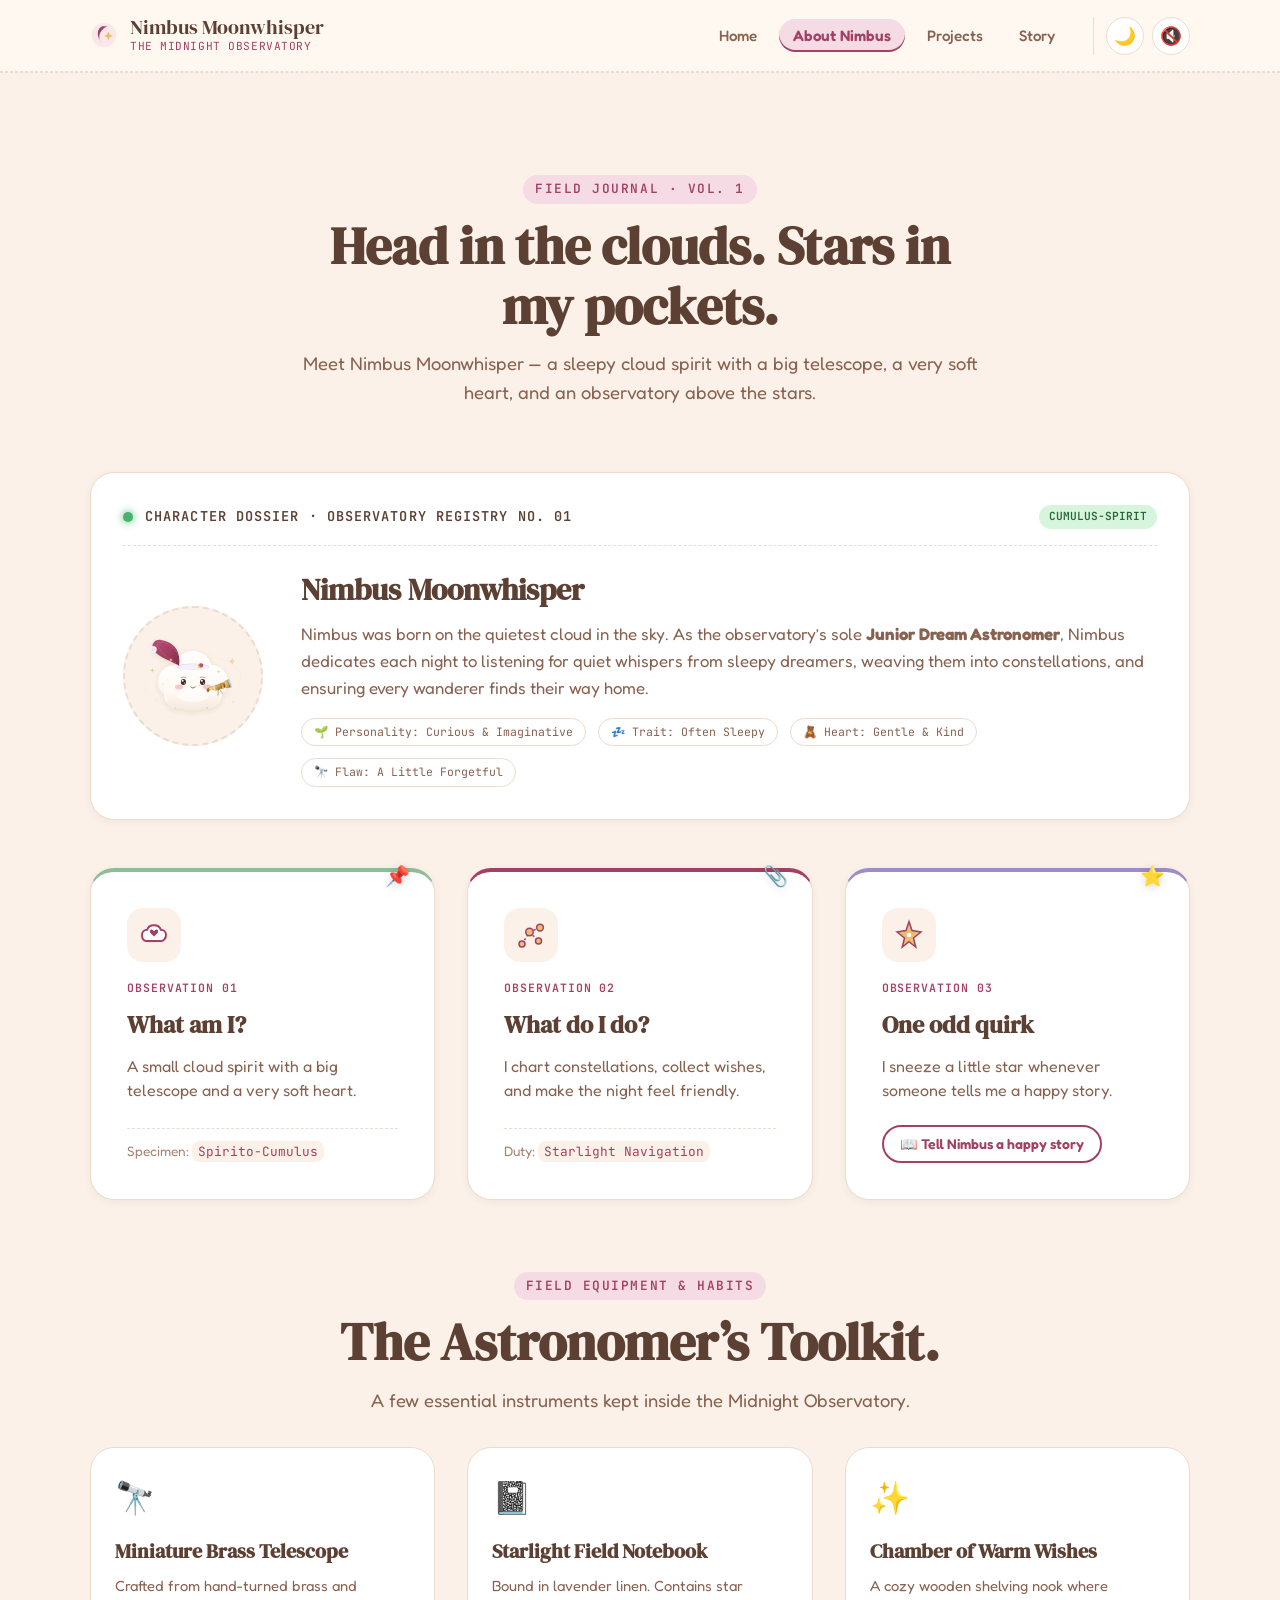
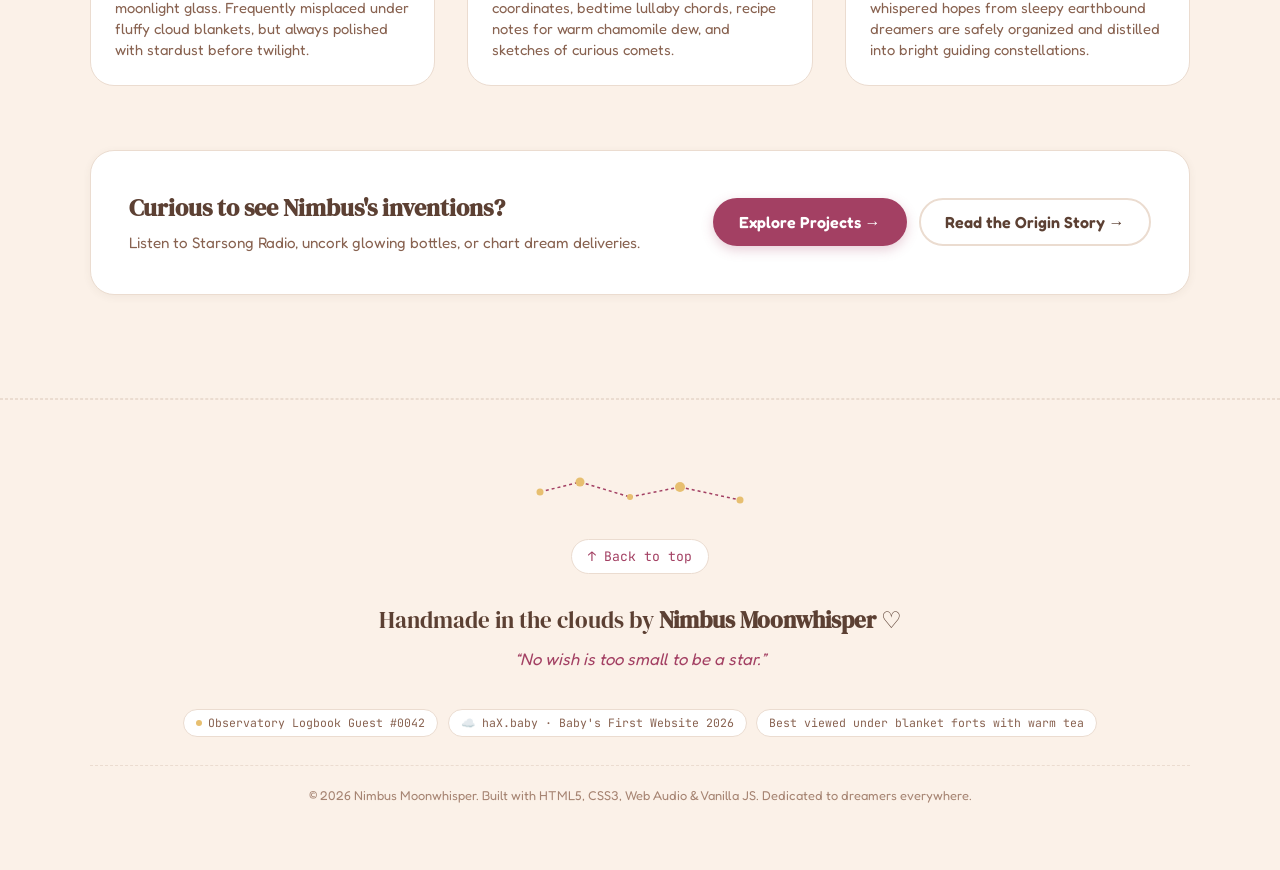
==== about.html @ 039c449a "Implement separate page navigation (Home, About Nimbus, Projects, Story) and permanently fixed navba" ====
<!DOCTYPE html>
<html lang="en">
<head>
  <meta charset="UTF-8">
  <meta name="viewport" content="width=device-width, initial-scale=1.0">
  <title>About Nimbus — The Midnight Observatory</title>
  <meta name="description" content="Discover the biography, personality, and field journal of Nimbus Moonwhisper, Junior Dream Astronomer.">
  <link rel="icon" type="image/svg+xml" href="assets/favicon.svg">

  <!-- Google Fonts: DM Serif Display & Fredoka with system fallbacks -->
  <link rel="preconnect" href="https://fonts.googleapis.com">
  <link rel="preconnect" href="https://fonts.gstatic.com" crossorigin>
  <link href="https://fonts.googleapis.com/css2?family=DM+Serif+Display:ital@0;1&family=Fredoka:wght@300..700&family=JetBrains+Mono:wght@400;600&display=swap" rel="stylesheet">

  <link rel="stylesheet" href="style.css">
</head>
<body data-theme="day">
  <!-- Accessibility Skip Link -->
  <a href="#main-content" class="skip-link">Skip to main content</a>

  <!-- Ambient Starfield for interactive background stars -->
  <div id="ambient-starfield" class="ambient-starfield" aria-hidden="true"></div>

  <!-- Permanently Fixed Header and Navigation -->
  <header class="site-header" id="site-header">
    <div class="header-container">
      <a href="index.html" class="brand-link" aria-label="Nimbus's Observatory - Home">
        <span class="brand-icon" aria-hidden="true">
          <svg viewBox="0 0 32 32" width="28" height="28" fill="none">
            <circle cx="16" cy="16" r="14" fill="var(--color-blush)" opacity="0.6"/>
            <path d="M14 6 C8 8 7 18 13 24 C10 22 9 14 15 9 C17 7 19 6.5 21 6.5 C18 6 16 6 14 6 Z" fill="var(--color-berry)"/>
            <polygon points="21,12 22.5,15.5 26,17 22.5,18.5 21,22 19.5,18.5 16,17 19.5,15.5" fill="var(--color-gold)"/>
          </svg>
        </span>
        <span class="brand-text">
          <span class="brand-name">Nimbus Moonwhisper</span>
          <span class="brand-sub">The Midnight Observatory</span>
        </span>
      </a>

      <!-- Mobile Menu Toggle -->
      <button type="button" class="nav-toggle" id="nav-toggle" aria-expanded="false" aria-controls="site-nav" aria-label="Toggle navigation menu">
        <span class="hamburger-box" aria-hidden="true">
          <span class="hamburger-line"></span>
          <span class="hamburger-line"></span>
          <span class="hamburger-line"></span>
        </span>
      </button>

      <!-- Main Navigation Menu (4 primary options) -->
      <nav class="site-nav" id="site-nav" aria-label="Main Navigation">
        <ul class="nav-list">
          <li><a href="index.html" class="nav-link">Home</a></li>
          <li><a href="about.html" class="nav-link is-active" aria-current="page">About Nimbus</a></li>
          <li><a href="projects.html" class="nav-link">Projects</a></li>
          <li><a href="story.html" class="nav-link">Story</a></li>
        </ul>

        <!-- Action Controls: Compact Theme & Sound Toggle on desktop -->
        <div class="nav-controls">
          <button type="button" class="btn-control btn-control-compact" id="theme-toggle" aria-pressed="false" aria-label="Switch between Day Mode and Dream Mode" title="Toggle Day / Dream Mode">
            <span class="btn-control-icon" id="theme-icon" aria-hidden="true">🌙</span>
            <span class="btn-control-label" id="theme-label">Dream Mode</span>
          </button>

          <button type="button" class="btn-control btn-control-compact" id="sound-toggle" aria-pressed="false" aria-label="Toggle celestial sound effects and music" title="Toggle Sound On / Off">
            <span class="btn-control-icon" id="sound-icon" aria-hidden="true">🔇</span>
            <span class="btn-control-label" id="sound-label">Sound Off</span>
          </button>
        </div>
      </nav>
    </div>
  </header>

  <!-- Live Announcer for screen readers -->
  <div id="live-announcer" class="sr-only" aria-live="polite" aria-atomic="true"></div>

  <!-- Toast Notification Bar for wishes & actions -->
  <aside id="toast-shelf" class="toast-shelf" aria-live="polite" aria-atomic="true"></aside>

  <main id="main-content">
    <!-- ========================================================
         CHARACTER PROFILE & BIOGRAPHY
         ======================================================== -->
    <section class="section profile-section" id="profile" aria-labelledby="profile-title">
      <div class="container">
        <header class="section-header">
          <span class="section-eyebrow">FIELD JOURNAL · VOL. 1</span>
          <h1 class="section-title" id="profile-title">Head in the clouds. Stars in my pockets.</h1>
          <p class="section-desc">Meet Nimbus Moonwhisper — a sleepy cloud spirit with a big telescope, a very soft heart, and an observatory above the stars.</p>
        </header>

        <!-- Character Dossier Card -->
        <div class="status-console-card" style="margin-bottom: 3rem;">
          <div class="console-header">
            <span class="console-led" aria-hidden="true"></span>
            <span class="console-title">CHARACTER DOSSIER · OBSERVATORY REGISTRY NO. 01</span>
            <span class="console-badge">CUMULUS-SPIRIT</span>
          </div>

          <div style="display: grid; grid-template-columns: auto 1fr; gap: clamp(1.5rem, 3vw, 2.5rem); align-items: center; flex-wrap: wrap;">
            <div style="width: 140px; height: 140px; background: var(--bg-elevated); border-radius: 50%; display: flex; align-items: center; justify-content: center; border: 2px dashed var(--border-subtle); flex-shrink: 0; margin: 0 auto;">
              <img src="assets/nimbus-character.svg" alt="Nimbus portrait" style="width: 120px; height: auto;">
            </div>
            <div>
              <h2 style="font-family: var(--font-serif); font-size: 1.85rem; color: var(--text-primary); margin-bottom: 0.5rem;">Nimbus Moonwhisper</h2>
              <p style="font-size: 1.05rem; color: var(--text-secondary); line-height: 1.6; margin-bottom: 1rem;">
                Nimbus was born on the quietest cloud in the sky. As the observatory’s sole <strong>Junior Dream Astronomer</strong>, Nimbus dedicates each night to listening for quiet whispers from sleepy dreamers, weaving them into constellations, and ensuring every wanderer finds their way home.
              </p>
              <div style="display: flex; flex-wrap: wrap; gap: 0.75rem;">
                <span class="earlyweb-badge">🌱 Personality: Curious & Imaginative</span>
                <span class="earlyweb-badge">💤 Trait: Often Sleepy</span>
                <span class="earlyweb-badge">🧸 Heart: Gentle & Kind</span>
                <span class="earlyweb-badge">🔭 Flaw: A Little Forgetful</span>
              </div>
            </div>
          </div>
        </div>

        <!-- Three Journal Field Observation Cards -->
        <div class="profile-cards-grid">
          <!-- Card 1: What am I? -->
          <article class="journal-card card-mint">
            <div class="card-pin" aria-hidden="true">📌</div>
            <div class="card-icon-bubble" aria-hidden="true">
              <svg viewBox="0 0 48 48" width="36" height="36" fill="none">
                <path d="M14 34 C9 34 6 30 6 25 C6 20 10 17 14 17 C15 13 19 10 24 10 C29 10 33 13 34 17 C38 17 42 20 42 25 C42 30 38 34 33 34 Z" fill="var(--color-berry)" opacity="0.15"/>
                <path d="M14 32 C10 32 8 28 8 24 C8 20 11 17 15 17 C16 13 20 11 24 11 C28 11 32 13 33 17 C37 17 40 20 40 24 C40 28 37 32 33 32 Z" stroke="var(--color-berry)" stroke-width="2.5" fill="#ffffff"/>
                <path d="M24 26 C24 26 21 23 19.5 21.5 C18 20 18 18 19.5 17 C21 16 22.5 17 24 19 C25.5 17 27 16 28.5 17 C30 18 30 20 28.5 21.5 Z" fill="var(--color-berry)"/>
              </svg>
            </div>
            <span class="card-tag">OBSERVATION 01</span>
            <h2 class="card-heading">What am I?</h2>
            <p class="card-body">
              A small cloud spirit with a big telescope and a very soft heart.
            </p>
            <div class="card-footnote">
              <span>Specimen:</span> <code>Spirito-Cumulus</code>
            </div>
          </article>

          <!-- Card 2: What do I do? -->
          <article class="journal-card card-blush">
            <div class="card-pin" aria-hidden="true">📎</div>
            <div class="card-icon-bubble" aria-hidden="true">
              <svg viewBox="0 0 48 48" width="36" height="36" fill="none">
                <line x1="12" y1="36" x2="22" y2="20" stroke="var(--color-berry)" stroke-width="2" stroke-dasharray="3,3"/>
                <line x1="22" y1="20" x2="36" y2="14" stroke="var(--color-berry)" stroke-width="2" stroke-dasharray="3,3"/>
                <line x1="22" y1="20" x2="34" y2="32" stroke="var(--color-berry)" stroke-width="2" stroke-dasharray="3,3"/>
                <circle cx="12" cy="36" r="4" fill="var(--color-gold)" stroke="var(--color-berry)" stroke-width="2"/>
                <circle cx="22" cy="20" r="5" fill="var(--color-gold)" stroke="var(--color-berry)" stroke-width="2"/>
                <circle cx="36" cy="14" r="4.5" fill="var(--color-gold)" stroke="var(--color-berry)" stroke-width="2"/>
                <circle cx="34" cy="32" r="4" fill="var(--color-gold)" stroke="var(--color-berry)" stroke-width="2"/>
              </svg>
            </div>
            <span class="card-tag">OBSERVATION 02</span>
            <h2 class="card-heading">What do I do?</h2>
            <p class="card-body">
              I chart constellations, collect wishes, and make the night feel friendly.
            </p>
            <div class="card-footnote">
              <span>Duty:</span> <code>Starlight Navigation</code>
            </div>
          </article>

          <!-- Card 3: One odd quirk? -->
          <article class="journal-card card-lavender">
            <div class="card-pin" aria-hidden="true">⭐</div>
            <div class="card-icon-bubble" aria-hidden="true">
              <svg viewBox="0 0 48 48" width="36" height="36" fill="none">
                <polygon points="24,6 28,18 40,20 30,28 33,40 24,33 15,40 18,28 8,20 20,18" fill="var(--color-gold)" stroke="var(--color-berry)" stroke-width="2"/>
                <circle cx="24" cy="24" r="3" fill="#ffffff"/>
              </svg>
            </div>
            <span class="card-tag">OBSERVATION 03</span>
            <h2 class="card-heading">One odd quirk</h2>
            <p class="card-body">
              I sneeze a little star whenever someone tells me a happy story.
            </p>
            <div class="card-action-slot">
              <button type="button" class="btn btn-sm btn-outline" id="btn-tell-story">
                <span>📖 Tell Nimbus a happy story</span>
              </button>
            </div>
          </article>
        </div>

        <!-- Section: The Astronomer's Toolkit -->
        <div style="margin-top: 4.5rem;">
          <header class="section-header" style="margin-bottom: 2rem;">
            <span class="section-eyebrow">FIELD EQUIPMENT & HABITS</span>
            <h2 class="section-title">The Astronomer’s Toolkit.</h2>
            <p class="section-desc">A few essential instruments kept inside the Midnight Observatory.</p>
          </header>

          <div class="equipment-grid">
            <div class="equipment-card">
              <span class="equipment-icon" aria-hidden="true">🔭</span>
              <h3 class="equipment-title">Miniature Brass Telescope</h3>
              <p class="equipment-desc">
                Crafted from hand-turned brass and moonlight glass. Frequently misplaced under fluffy cloud blankets, but always polished with stardust before twilight.
              </p>
            </div>

            <div class="equipment-card">
              <span class="equipment-icon" aria-hidden="true">📓</span>
              <h3 class="equipment-title">Starlight Field Notebook</h3>
              <p class="equipment-desc">
                Bound in lavender linen. Contains star coordinates, bedtime lullaby chords, recipe notes for warm chamomile dew, and sketches of curious comets.
              </p>
            </div>

            <div class="equipment-card">
              <span class="equipment-icon" aria-hidden="true">✨</span>
              <h3 class="equipment-title">Chamber of Warm Wishes</h3>
              <p class="equipment-desc">
                A cozy wooden shelving nook where whispered hopes from sleepy earthbound dreamers are safely organized and distilled into bright guiding constellations.
              </p>
            </div>
          </div>
        </div>

        <!-- Next Steps Banner -->
        <div class="page-nav-banner">
          <div class="page-nav-text">
            <h3>Curious to see Nimbus's inventions?</h3>
            <p>Listen to Starsong Radio, uncork glowing bottles, or chart dream deliveries.</p>
          </div>
          <div class="page-nav-actions">
            <a href="projects.html" class="btn btn-primary">
              <span>Explore Projects →</span>
            </a>
            <a href="story.html" class="btn btn-secondary">
              <span>Read the Origin Story →</span>
            </a>
          </div>
        </div>
      </div>
    </section>
  </main>

  <!-- ========================================================
       EASTER EGG MODAL DIALOG
       ======================================================== -->
  <div class="easter-modal" id="easter-modal" role="dialog" aria-modal="true" aria-labelledby="easter-title" hidden>
    <div class="easter-backdrop" id="easter-backdrop"></div>
    <div class="easter-card">
      <button type="button" class="easter-close-btn" id="easter-close-btn" aria-label="Close secret message">✕</button>
      <div class="easter-icon" aria-hidden="true">🌟</div>
      <span class="easter-eyebrow">NIMBUS'S SECRET COMPASS</span>
      <h2 class="easter-title" id="easter-title">You found a hidden star!</h2>
      <p class="easter-quote">
        “Even your smallest wish matters. Keep looking up. ♡”
      </p>
      <p class="easter-sub">
        Nimbus sneezed five glittering stars in joy just for you.
      </p>
      <button type="button" class="btn btn-primary" id="easter-dismiss-btn">
        <span>Thank you, Nimbus!</span>
      </button>
    </div>
  </div>

  <!-- ========================================================
       CELESTIAL FOOTER
       ======================================================== -->
  <footer class="site-footer">
    <div class="container footer-container">
      <div class="footer-top">
        <div class="footer-constellation" aria-hidden="true">
          <svg viewBox="0 0 240 40" width="240" height="40" fill="none">
            <line x1="20" y1="20" x2="60" y2="10" stroke="var(--color-berry)" stroke-width="1.5" stroke-dasharray="3,3"/>
            <line x1="60" y1="10" x2="110" y2="25" stroke="var(--color-berry)" stroke-width="1.5" stroke-dasharray="3,3"/>
            <line x1="110" y1="25" x2="160" y2="15" stroke="var(--color-berry)" stroke-width="1.5" stroke-dasharray="3,3"/>
            <line x1="160" y1="15" x2="220" y2="28" stroke="var(--color-berry)" stroke-width="1.5" stroke-dasharray="3,3"/>
            <circle cx="20" cy="20" r="3.5" fill="var(--color-gold)"/>
            <circle cx="60" cy="10" r="4.5" fill="var(--color-gold)"/>
            <circle cx="110" cy="25" r="3" fill="var(--color-gold)"/>
            <circle cx="160" cy="15" r="5" fill="var(--color-gold)"/>
            <circle cx="220" cy="28" r="3.5" fill="var(--color-gold)"/>
          </svg>
        </div>

        <a href="#main-content" class="btn-back-to-top" id="btn-back-to-top" aria-label="Return to top of page">
          <span>↑ Back to top</span>
        </a>
      </div>

      <div class="footer-main">
        <p class="footer-signoff">
          Handmade in the clouds by <strong>Nimbus Moonwhisper</strong> ♡
        </p>
        <p class="footer-tagline">
          “No wish is too small to be a star.”
        </p>
      </div>

      <div class="footer-badges">
        <span class="earlyweb-badge">
          <span class="badge-dot"></span>
          <span>Observatory Logbook Guest #0042</span>
        </span>
        <span class="earlyweb-badge">
          <span>☁️ haX.baby · Baby's First Website 2026</span>
        </span>
        <span class="earlyweb-badge">
          <span>Best viewed under blanket forts with warm tea</span>
        </span>
      </div>

      <div class="footer-legal">
        <p>© 2026 Nimbus Moonwhisper. Built with HTML5, CSS3, Web Audio & Vanilla JS. Dedicated to dreamers everywhere.</p>
      </div>
    </div>
  </footer>

  <!-- Main JavaScript File -->
  <script src="script.js"></script>
</body>
</html>
---- style.css ----
/* ==========================================================================
   NIMBUS MOONWHISPER — THE MIDNIGHT OBSERVATORY
   Design System & Master Stylesheet
   ========================================================================== */

/* --------------------------------------------------------------------------
   1. CSS Custom Properties / Design Tokens
   -------------------------------------------------------------------------- */
:root {
  /* Day Mode (Default) Palette */
  --bg-primary: #fff8f1;
  --bg-surface: #ffffff;
  --bg-elevated: #fbf1e8;
  --bg-card: #ffffff;
  --bg-header: rgba(255, 248, 241, 0.92);

  --text-primary: #5c4033;
  --text-secondary: #886250;
  --text-muted: #a68472;

  --color-berry: #a34063;
  --color-berry-hover: #832e4c;
  --color-berry-light: #f5dce4;

  --color-gold: #e7bf70;
  --color-gold-hover: #d4a750;
  --color-gold-light: #fff3d6;

  --color-blush: #f5dce4;
  --color-mint: #d8e5d5;
  --color-mint-dark: #3f684a;
  --color-lavender: #e7e5f4;
  --color-lavender-dark: #584c75;

  --border-subtle: #ebdcd0;
  --border-accent: #d5bcae;

  --shadow-sm: 0 2px 8px rgba(92, 64, 51, 0.06);
  --shadow-md: 0 6px 20px rgba(92, 64, 51, 0.08);
  --shadow-lg: 0 12px 32px rgba(92, 64, 51, 0.12);

  --font-serif: 'DM Serif Display', Georgia, 'Times New Roman', serif;
  --font-body: 'Fredoka', 'Nunito', -apple-system, BlinkMacSystemFont, 'Segoe UI', Roboto, sans-serif;
  --font-mono: 'JetBrains Mono', 'Courier New', monospace;

  --radius-sm: 8px;
  --radius-md: 16px;
  --radius-lg: 24px;
  --radius-pill: 9999px;

  --transition-fast: 0.18s ease;
  --transition-med: 0.3s cubic-bezier(0.2, 0.8, 0.2, 1);
  --transition-slow: 0.6s cubic-bezier(0.16, 1, 0.3, 1);

  --header-height: 72px;
}

/* Dream Mode (Night Theme) */
body[data-theme="dream"] {
  --bg-primary: #201c34;
  --bg-surface: #2b2544;
  --bg-elevated: #362f54;
  --bg-card: #2e2749;
  --bg-header: rgba(32, 28, 52, 0.92);

  --text-primary: #f9eaf0;
  --text-secondary: #d6c5dc;
  --text-muted: #a694b2;

  --color-berry: #f4c7dc;
  --color-berry-hover: #ffd9eb;
  --color-berry-light: #44304e;

  --color-gold: #f2cf85;
  --color-gold-hover: #ffe4a0;
  --color-gold-light: #42382e;

  --color-blush: #44304e;
  --color-mint: #253d33;
  --color-mint-dark: #a9e0be;
  --color-lavender: #3b3252;
  --color-lavender-dark: #d5c8fa;

  --border-subtle: #4a3d6a;
  --border-accent: #65548c;

  --shadow-sm: 0 2px 8px rgba(0, 0, 0, 0.3);
  --shadow-md: 0 6px 24px rgba(0, 0, 0, 0.4);
  --shadow-lg: 0 14px 38px rgba(0, 0, 0, 0.55);
}

/* --------------------------------------------------------------------------
   2. Reset & Base Typography
   -------------------------------------------------------------------------- */
*, *::before, *::after {
  box-sizing: border-box;
  margin: 0;
  padding: 0;
}

html {
  font-size: 16px;
  scroll-behavior: smooth;
  scroll-padding-top: calc(var(--header-height) + 16px);
}

body {
  font-family: var(--font-body);
  font-weight: 400;
  line-height: 1.6;
  color: var(--text-primary);
  background-color: var(--bg-primary);
  transition: background-color var(--transition-med), color var(--transition-med);
  min-height: 100vh;
  position: relative;
  overflow-x: hidden;
  -webkit-font-smoothing: antialiased;
  padding-top: var(--header-height);
}

/* Accessible Skip Link */
.skip-link {
  position: absolute;
  top: -60px;
  left: 16px;
  background: var(--color-berry);
  color: #ffffff;
  padding: 10px 18px;
  border-radius: var(--radius-sm);
  font-weight: 600;
  z-index: 10000;
  text-decoration: none;
  transition: top var(--transition-fast);
}

.skip-link:focus {
  top: 16px;
  outline: 3px solid var(--color-gold);
}

/* Screen reader only utility */
.sr-only {
  position: absolute;
  width: 1px;
  height: 1px;
  padding: 0;
  margin: -1px;
  overflow: hidden;
  clip: rect(0, 0, 0, 0);
  white-space: nowrap;
  border: 0;
}

/* Global focus styling for keyboard navigation */
:focus-visible {
  outline: 3px solid var(--color-berry);
  outline-offset: 3px;
}

body[data-theme="dream"] :focus-visible {
  outline-color: var(--color-gold);
}

/* --------------------------------------------------------------------------
   3. Layout & Container
   -------------------------------------------------------------------------- */
.container {
  width: 100%;
  max-width: 1180px;
  margin-left: auto;
  margin-right: auto;
  padding-left: clamp(1rem, 4vw, 2.5rem);
  padding-right: clamp(1rem, 4vw, 2.5rem);
}

.section {
  padding-top: clamp(4rem, 8vw, 7rem);
  padding-bottom: clamp(4rem, 8vw, 7rem);
  position: relative;
}

.section-header {
  text-align: center;
  max-width: 680px;
  margin: 0 auto clamp(2.5rem, 5vw, 4rem) auto;
}

.section-eyebrow {
  display: inline-block;
  font-family: var(--font-mono);
  font-size: 0.8rem;
  letter-spacing: 0.12em;
  text-transform: uppercase;
  color: var(--color-berry);
  background: var(--color-blush);
  padding: 4px 12px;
  border-radius: var(--radius-pill);
  margin-bottom: 0.75rem;
  font-weight: 600;
}

body[data-theme="dream"] .section-eyebrow {
  background: var(--bg-elevated);
  color: var(--color-berry);
}

.section-title {
  font-family: var(--font-serif);
  font-size: clamp(2rem, 4.5vw, 3.25rem);
  line-height: 1.15;
  color: var(--text-primary);
  margin-bottom: 0.85rem;
}

.section-desc {
  font-size: clamp(1rem, 2vw, 1.15rem);
  color: var(--text-secondary);
  font-weight: 400;
}

.highlight-berry {
  color: var(--color-berry);
}

/* --------------------------------------------------------------------------
   4. Ambient Starfield & Particles
   -------------------------------------------------------------------------- */
.ambient-starfield {
  position: fixed;
  top: 0;
  left: 0;
  width: 100%;
  height: 100%;
  pointer-events: none;
  z-index: 0;
  overflow: hidden;
}

.ambient-star {
  position: absolute;
  width: 4px;
  height: 4px;
  background-color: var(--color-gold);
  border-radius: 50%;
  opacity: 0.35;
  animation: starTwinkle 4s infinite ease-in-out;
}

@keyframes starTwinkle {
  0%, 100% {
    opacity: 0.2;
    transform: scale(0.8);
  }
  50% {
    opacity: 0.85;
    transform: scale(1.3);
  }
}

/* Sparkle Cursor Particle */
.cursor-sparkle {
  position: fixed;
  pointer-events: none;
  z-index: 99999;
  font-size: 14px;
  line-height: 1;
  color: var(--color-gold);
  transform: translate(-50%, -50%);
  animation: cursorFade 0.6s forwards ease-out;
  user-select: none;
}

@keyframes cursorFade {
  0% {
    opacity: 1;
    transform: translate(-50%, -50%) scale(1) rotate(0deg);
  }
  100% {
    opacity: 0;
    transform: translate(-50%, -80%) scale(0.2) rotate(45deg);
  }
}

/* --------------------------------------------------------------------------
   5. Permanently Fixed Header & Navigation
   -------------------------------------------------------------------------- */
.site-header {
  position: fixed;
  top: 0;
  left: 0;
  right: 0;
  width: 100%;
  height: var(--header-height);
  background-color: var(--bg-header);
  backdrop-filter: blur(12px);
  -webkit-backdrop-filter: blur(12px);
  border-bottom: 1.5px dashed var(--border-subtle);
  z-index: 1000;
  transition: background-color var(--transition-med), border-color var(--transition-med);
}

.header-container {
  max-width: 1180px;
  height: 100%;
  margin: 0 auto;
  padding: 0 clamp(1rem, 4vw, 2.5rem);
  display: flex;
  align-items: center;
  justify-content: space-between;
  gap: 1.5rem;
}

.brand-link {
  display: flex;
  align-items: center;
  gap: 0.75rem;
  text-decoration: none;
  color: var(--text-primary);
  flex-shrink: 0;
}

.brand-icon {
  display: flex;
  align-items: center;
  justify-content: center;
  transition: transform var(--transition-med);
}

.brand-link:hover .brand-icon {
  transform: rotate(15deg) scale(1.08);
}

.brand-text {
  display: flex;
  flex-direction: column;
}

.brand-name {
  font-family: var(--font-serif);
  font-size: 1.25rem;
  line-height: 1.1;
  color: var(--text-primary);
}

.brand-sub {
  font-family: var(--font-mono);
  font-size: 0.7rem;
  color: var(--color-berry);
  letter-spacing: 0.05em;
  text-transform: uppercase;
}

/* Nav Menu */
.site-nav {
  display: flex;
  align-items: center;
  gap: 1.5rem;
}

.nav-list {
  display: flex;
  align-items: center;
  gap: 0.5rem;
  list-style: none;
}

.nav-link {
  font-size: 0.95rem;
  font-weight: 500;
  color: var(--text-secondary);
  text-decoration: none;
  padding: 7px 14px;
  border-radius: var(--radius-pill);
  transition: color var(--transition-fast), background-color var(--transition-fast), box-shadow var(--transition-fast);
}

.nav-link:hover {
  color: var(--color-berry);
  background-color: var(--color-blush);
}

body[data-theme="dream"] .nav-link:hover {
  background-color: var(--bg-elevated);
}

/* Highlight currently active page */
.nav-link.is-active {
  color: var(--color-berry);
  background-color: var(--color-blush);
  font-weight: 600;
  box-shadow: inset 0 -2px 0 var(--color-berry);
}

body[data-theme="dream"] .nav-link.is-active {
  background-color: var(--bg-elevated);
  color: var(--color-berry);
  box-shadow: inset 0 -2px 0 var(--color-berry);
}

/* Nav Controls (Theme & Sound) */
.nav-controls {
  display: flex;
  align-items: center;
  gap: 0.5rem;
  padding-left: 0.75rem;
  border-left: 1.5px solid var(--border-subtle);
}

.btn-control {
  display: inline-flex;
  align-items: center;
  justify-content: center;
  gap: 0.4rem;
  height: 38px;
  min-width: 38px;
  padding: 0 12px;
  border: 1.5px solid var(--border-subtle);
  border-radius: var(--radius-pill);
  background-color: var(--bg-surface);
  color: var(--text-primary);
  font-family: var(--font-body);
  font-size: 0.85rem;
  font-weight: 500;
  cursor: pointer;
  transition: all var(--transition-fast);
}

.btn-control:hover {
  border-color: var(--color-berry);
  background-color: var(--color-blush);
  transform: translateY(-1px);
}

body[data-theme="dream"] .btn-control:hover {
  background-color: var(--bg-elevated);
}

.btn-control[aria-pressed="true"] {
  border-color: var(--color-berry);
  background-color: var(--color-berry);
  color: #ffffff;
}

body[data-theme="dream"] .btn-control[aria-pressed="true"] {
  background-color: var(--color-berry);
  color: #201c34;
}

/* Compact Icon Buttons on Desktop */
.btn-control-compact {
  width: 38px;
  height: 38px;
  padding: 0;
  font-size: 1.1rem;
}

.btn-control-compact .btn-control-label {
  display: none;
}

/* Mobile Hamburger button */
.nav-toggle {
  display: none;
  background: transparent;
  border: 1.5px solid var(--border-subtle);
  border-radius: var(--radius-sm);
  padding: 8px 10px;
  cursor: pointer;
}

.hamburger-box {
  display: flex;
  flex-direction: column;
  gap: 4px;
  width: 20px;
}

.hamburger-line {
  display: block;
  height: 2px;
  width: 100%;
  background-color: var(--text-primary);
  border-radius: 2px;
  transition: transform var(--transition-fast), opacity var(--transition-fast);
}

/* --------------------------------------------------------------------------
   6. Buttons & Shared Components
   -------------------------------------------------------------------------- */
.btn {
  display: inline-flex;
  align-items: center;
  justify-content: center;
  gap: 0.5rem;
  min-height: 48px;
  padding: 0 1.5rem;
  font-family: var(--font-body);
  font-size: 1rem;
  font-weight: 600;
  text-decoration: none;
  border-radius: var(--radius-pill);
  cursor: pointer;
  transition: all var(--transition-fast);
  border: 2px solid transparent;
  user-select: none;
}

.btn-primary {
  background-color: var(--color-berry);
  color: #ffffff;
  box-shadow: 0 4px 12px rgba(163, 64, 99, 0.25);
}

body[data-theme="dream"] .btn-primary {
  background-color: var(--color-berry);
  color: #201c34;
  box-shadow: 0 4px 14px rgba(244, 199, 220, 0.2);
}

.btn-primary:hover {
  background-color: var(--color-berry-hover);
  transform: translateY(-2px);
  box-shadow: 0 6px 18px rgba(163, 64, 99, 0.35);
}

.btn-secondary {
  background-color: var(--bg-surface);
  color: var(--text-primary);
  border-color: var(--border-subtle);
}

.btn-secondary:hover {
  border-color: var(--color-berry);
  background-color: var(--color-blush);
  transform: translateY(-2px);
}

body[data-theme="dream"] .btn-secondary:hover {
  background-color: var(--bg-elevated);
}

.btn-outline {
  background: transparent;
  border-color: var(--color-berry);
  color: var(--color-berry);
}

.btn-outline:hover {
  background: var(--color-berry);
  color: #ffffff;
}

body[data-theme="dream"] .btn-outline:hover {
  color: #201c34;
}

.btn-sm {
  min-height: 38px;
  padding: 0 1rem;
  font-size: 0.88rem;
}

.btn-full {
  width: 100%;
}

/* --------------------------------------------------------------------------
   7. Hero Section: Meet Nimbus
   -------------------------------------------------------------------------- */
.hero-section {
  padding-top: clamp(3rem, 6vw, 5.5rem);
  padding-bottom: clamp(3.5rem, 7vw, 6.5rem);
  position: relative;
  overflow: hidden;
}

.hero-container {
  display: grid;
  grid-template-columns: 1fr 1fr;
  align-items: center;
  gap: clamp(2rem, 5vw, 4.5rem);
}

.hero-content {
  display: flex;
  flex-direction: column;
  gap: 1.25rem;
}

.hero-badge {
  display: inline-flex;
  align-items: center;
  gap: 0.5rem;
  background-color: var(--bg-surface);
  border: 1.5px solid var(--border-subtle);
  padding: 6px 14px;
  border-radius: var(--radius-pill);
  font-family: var(--font-mono);
  font-size: 0.75rem;
  color: var(--text-secondary);
  width: fit-content;
  box-shadow: var(--shadow-sm);
}

.badge-icon {
  color: var(--color-gold);
}

.badge-coords {
  color: var(--color-berry);
  padding-left: 0.4rem;
  border-left: 1px solid var(--border-subtle);
}

.hero-title {
  font-family: var(--font-serif);
  font-size: clamp(2.5rem, 5vw, 4.25rem);
  line-height: 1.1;
  color: var(--text-primary);
}

.hero-intro {
  font-size: clamp(1.05rem, 1.8vw, 1.25rem);
  color: var(--text-secondary);
  line-height: 1.6;
}

.hero-actions {
  display: flex;
  flex-wrap: wrap;
  gap: 1rem;
  margin-top: 0.5rem;
}

.hero-meta {
  display: flex;
  flex-wrap: wrap;
  gap: 1.25rem;
  margin-top: 1rem;
  padding-top: 1.25rem;
  border-top: 1.5px dashed var(--border-subtle);
}

.meta-item {
  display: inline-flex;
  align-items: center;
  gap: 0.4rem;
  font-size: 0.88rem;
  color: var(--text-muted);
  font-weight: 500;
}

/* Hero Stage / Character Area */
.hero-stage {
  position: relative;
  display: flex;
  align-items: center;
  justify-content: center;
  min-height: 420px;
}

.stage-orbital-ring {
  position: absolute;
  border-radius: 50%;
  border: 1.5px dashed var(--color-gold);
  opacity: 0.35;
  pointer-events: none;
}

.ring-outer {
  width: 440px;
  height: 440px;
  transform: rotate(-12deg);
}

.ring-inner {
  width: 320px;
  height: 320px;
  transform: rotate(20deg);
}

/* Floating Character Wrapper */
.character-wrapper {
  position: relative;
  width: 100%;
  max-width: 380px;
  animation: floatGentle 5s ease-in-out infinite;
  z-index: 5;
  transition: transform 0.2s cubic-bezier(0.2, 0.8, 0.2, 1);
  will-change: transform;
}

.character-img {
  width: 100%;
  height: auto;
  display: block;
  filter: drop-shadow(0 14px 28px rgba(92, 64, 51, 0.12));
}

body[data-theme="dream"] .character-img {
  filter: drop-shadow(0 14px 34px rgba(0, 0, 0, 0.5));
}

.character-shadow {
  position: absolute;
  bottom: -15px;
  left: 20%;
  width: 60%;
  height: 20px;
  background: radial-gradient(ellipse at center, rgba(92, 64, 51, 0.2) 0%, rgba(92, 64, 51, 0) 70%);
  border-radius: 50%;
  animation: shadowPulse 5s ease-in-out infinite;
  pointer-events: none;
}

body[data-theme="dream"] .character-shadow {
  background: radial-gradient(ellipse at center, rgba(0, 0, 0, 0.5) 0%, rgba(0, 0, 0, 0) 70%);
}

@keyframes floatGentle {
  0%, 100% {
    transform: translateY(0px) rotate(0deg);
  }
  50% {
    transform: translateY(-14px) rotate(1.2deg);
  }
}

@keyframes shadowPulse {
  0%, 100% {
    transform: scale(1);
    opacity: 0.6;
  }
  50% {
    transform: scale(0.85);
    opacity: 0.3;
  }
}

/* Floating Badges on Stage */
.stage-chip {
  position: absolute;
  display: inline-flex;
  align-items: center;
  gap: 0.4rem;
  background: var(--bg-surface);
  border: 1.5px solid var(--border-subtle);
  padding: 6px 14px;
  border-radius: var(--radius-pill);
  font-family: var(--font-mono);
  font-size: 0.75rem;
  color: var(--text-primary);
  box-shadow: var(--shadow-sm);
  z-index: 6;
  pointer-events: none;
}

.chip-left {
  top: 15%;
  left: -20px;
  animation: floatGentle 6s ease-in-out infinite 1s;
}

.chip-right {
  bottom: 12%;
  right: -10px;
  animation: floatGentle 5.5s ease-in-out infinite 2s;
}

.chip-dot {
  width: 8px;
  height: 8px;
  background-color: var(--color-mint-dark);
  border-radius: 50%;
}

/* Hidden Easter Egg Star */
.easter-egg-star {
  position: absolute;
  top: 8%;
  right: 15%;
  background: transparent;
  border: none;
  cursor: pointer;
  padding: 10px;
  z-index: 10;
  display: flex;
  flex-direction: column;
  align-items: center;
  transition: transform 0.2s ease;
}

.easter-star-symbol {
  font-size: 22px;
  color: var(--color-gold);
  filter: drop-shadow(0 0 6px var(--color-gold));
  animation: starTwinkle 2.5s infinite ease-in-out;
  display: block;
}

.easter-hint-bubble {
  font-family: var(--font-mono);
  font-size: 0.65rem;
  background: var(--bg-surface);
  color: var(--color-berry);
  padding: 2px 8px;
  border-radius: var(--radius-pill);
  border: 1px solid var(--border-subtle);
  white-space: nowrap;
  opacity: 0;
  transform: translateY(4px);
  transition: opacity 0.2s ease, transform 0.2s ease;
  pointer-events: none;
}

.easter-egg-star:hover .easter-hint-bubble,
.easter-egg-star:focus-visible .easter-hint-bubble {
  opacity: 1;
  transform: translateY(0);
}

.easter-egg-star:active {
  transform: scale(1.3) rotate(15deg);
}

/* Hero Wish Layer: Floating stars generated by clicks */
.hero-wish-layer {
  position: absolute;
  inset: 0;
  pointer-events: none;
  z-index: 8;
}

.spawned-wish-star {
  position: absolute;
  font-size: 20px;
  color: var(--color-gold);
  filter: drop-shadow(0 0 8px var(--color-gold));
  animation: floatUpAndFade 3s cubic-bezier(0.16, 1, 0.3, 1) forwards;
  pointer-events: none;
}

@keyframes floatUpAndFade {
  0% {
    opacity: 0;
    transform: translate(-50%, -50%) scale(0.2) rotate(0deg);
  }
  20% {
    opacity: 1;
    transform: translate(-50%, -50%) scale(1.2) rotate(45deg);
  }
  100% {
    opacity: 0;
    transform: translate(-50%, -120px) scale(0.8) rotate(180deg);
  }
}

/* --------------------------------------------------------------------------
   8. Character Profile Section: Field Journal Cards
   -------------------------------------------------------------------------- */
.profile-section {
  background-color: var(--bg-elevated);
  border-top: 1.5px dashed var(--border-subtle);
  border-bottom: 1.5px dashed var(--border-subtle);
}

.profile-cards-grid {
  display: grid;
  grid-template-columns: repeat(3, 1fr);
  gap: clamp(1.25rem, 3vw, 2rem);
}

.journal-card {
  position: relative;
  background-color: var(--bg-card);
  border: 1.5px solid var(--border-subtle);
  border-radius: var(--radius-lg);
  padding: clamp(1.5rem, 3vw, 2.25rem);
  display: flex;
  flex-direction: column;
  gap: 0.85rem;
  box-shadow: var(--shadow-sm);
  transition: transform var(--transition-med), box-shadow var(--transition-med), border-color var(--transition-med);
}

.journal-card:hover {
  transform: translateY(-6px);
  box-shadow: var(--shadow-md);
  border-color: var(--color-berry);
}

.card-pin {
  position: absolute;
  top: -12px;
  right: 24px;
  font-size: 1.25rem;
  filter: drop-shadow(0 2px 4px rgba(0,0,0,0.15));
}

.card-mint {
  border-top: 4px solid #8ebd96;
}

.card-blush {
  border-top: 4px solid var(--color-berry);
}

.card-lavender {
  border-top: 4px solid #9c8dc5;
}

.card-icon-bubble {
  width: 54px;
  height: 54px;
  border-radius: var(--radius-md);
  background-color: var(--bg-elevated);
  display: flex;
  align-items: center;
  justify-content: center;
  margin-bottom: 0.25rem;
}

.card-tag {
  font-family: var(--font-mono);
  font-size: 0.72rem;
  letter-spacing: 0.08em;
  color: var(--color-berry);
  font-weight: 600;
}

.card-heading {
  font-family: var(--font-serif);
  font-size: 1.5rem;
  color: var(--text-primary);
  line-height: 1.2;
}

.card-body {
  font-size: 1rem;
  color: var(--text-secondary);
  line-height: 1.55;
  flex-grow: 1;
}

.card-footnote {
  font-size: 0.85rem;
  color: var(--text-muted);
  padding-top: 0.75rem;
  border-top: 1px dashed var(--border-subtle);
}

.card-footnote code {
  font-family: var(--font-mono);
  font-size: 0.8rem;
  color: var(--color-berry);
  background: var(--bg-elevated);
  padding: 2px 6px;
  border-radius: var(--radius-sm);
}

.card-action-slot {
  margin-top: 0.5rem;
}

/* --------------------------------------------------------------------------
   9. Portfolio Projects: Three Little Experiments
   -------------------------------------------------------------------------- */
.projects-grid {
  display: grid;
  grid-template-columns: repeat(3, 1fr);
  gap: clamp(1.25rem, 3vw, 2rem);
}

.project-card {
  background-color: var(--bg-card);
  border: 1.5px solid var(--border-subtle);
  border-radius: var(--radius-lg);
  padding: clamp(1.5rem, 2.5vw, 2rem);
  display: flex;
  flex-direction: column;
  gap: 1.25rem;
  box-shadow: var(--shadow-sm);
  transition: transform var(--transition-med), box-shadow var(--transition-med), border-color var(--transition-med);
}

.project-card:hover {
  transform: translateY(-5px);
  box-shadow: var(--shadow-md);
  border-color: var(--border-accent);
}

.project-header {
  display: flex;
  align-items: center;
  justify-content: space-between;
}

.project-id {
  font-family: var(--font-mono);
  font-size: 0.75rem;
  font-weight: 600;
  color: var(--color-berry);
}

.project-badge {
  font-family: var(--font-mono);
  font-size: 0.7rem;
  background-color: var(--bg-elevated);
  color: var(--text-secondary);
  padding: 3px 10px;
  border-radius: var(--radius-pill);
  border: 1px solid var(--border-subtle);
}

.project-visual {
  background-color: var(--bg-elevated);
  border-radius: var(--radius-md);
  border: 1px solid var(--border-subtle);
  min-height: 200px;
  display: flex;
  flex-direction: column;
  align-items: center;
  justify-content: center;
  position: relative;
  overflow: hidden;
  padding: 1rem;
}

.project-art-img {
  max-width: 100%;
  max-height: 160px;
  object-fit: contain;
  transition: transform var(--transition-med);
}

.project-card:hover .project-art-img {
  transform: scale(1.04);
}

.project-info {
  display: flex;
  flex-direction: column;
  gap: 0.65rem;
  flex-grow: 1;
}

.project-title {
  font-family: var(--font-serif);
  font-size: 1.6rem;
  color: var(--text-primary);
  line-height: 1.2;
}

.project-desc {
  font-size: 0.95rem;
  color: var(--text-secondary);
  line-height: 1.5;
}

.project-status-line {
  display: flex;
  align-items: center;
  gap: 0.5rem;
  font-size: 0.8rem;
  font-family: var(--font-mono);
  color: var(--text-muted);
  margin-top: 0.25rem;
}

.status-indicator {
  width: 8px;
  height: 8px;
  border-radius: 50%;
  background-color: #a0958b;
  flex-shrink: 0;
  transition: background-color var(--transition-fast), box-shadow var(--transition-fast);
}

.status-indicator.is-playing,
.status-indicator.is-lit {
  background-color: #49b36d;
  box-shadow: 0 0 8px #49b36d;
}

/* Project 001: Starsong Radio Visualizer */
.sound-wave-visualizer {
  display: flex;
  align-items: flex-end;
  justify-content: center;
  gap: 4px;
  height: 28px;
  margin-top: 8px;
  width: 100%;
}

.wave-bar {
  width: 6px;
  height: 6px;
  background-color: var(--color-berry);
  border-radius: 3px;
  transition: height 0.15s ease;
}

.is-active-lullaby .wave-bar {
  animation: soundWave 0.8s ease-in-out infinite alternate;
}

.is-active-lullaby .bar-1 { animation-delay: 0.1s; }
.is-active-lullaby .bar-2 { animation-delay: 0.3s; }
.is-active-lullaby .bar-3 { animation-delay: 0.5s; }
.is-active-lullaby .bar-4 { animation-delay: 0.2s; }
.is-active-lullaby .bar-5 { animation-delay: 0.4s; }
.is-active-lullaby .bar-6 { animation-delay: 0.6s; }
.is-active-lullaby .bar-7 { animation-delay: 0.15s; }

@keyframes soundWave {
  0% { height: 6px; }
  100% { height: 26px; }
}

/* Project 002: Moonlight Bottles Glow */
.bottle-stage {
  position: relative;
  display: flex;
  align-items: center;
  justify-content: center;
}

.bottle-glow-layer {
  position: absolute;
  inset: -15px;
  border-radius: 50%;
  background: radial-gradient(circle, var(--color-gold) 0%, transparent 70%);
  opacity: 0.4;
  filter: blur(16px);
  pointer-events: none;
  transition: opacity var(--transition-med), background var(--transition-med);
}

.bottle-stage[data-lit="false"] .bottle-glow-layer {
  opacity: 0;
}

.bottle-stage[data-lit="false"] .bottle-art-img {
  filter: grayscale(0.6) brightness(0.7);
}

.bottle-stage[data-glow="blush"] .bottle-glow-layer {
  background: radial-gradient(circle, #f5a8b8 0%, transparent 70%);
}

.bottle-stage[data-glow="lavender"] .bottle-glow-layer {
  background: radial-gradient(circle, #c9b6e4 0%, transparent 70%);
}

.bottle-stage[data-glow="mint"] .bottle-glow-layer {
  background: radial-gradient(circle, #a2d6ad 0%, transparent 70%);
}

/* Glow Palette Selector */
.bottle-palette-selector {
  display: flex;
  align-items: center;
  gap: 0.6rem;
  margin-top: 0.25rem;
}

.palette-label {
  font-family: var(--font-mono);
  font-size: 0.75rem;
  color: var(--text-muted);
}

.palette-swatch {
  width: 22px;
  height: 22px;
  border-radius: 50%;
  border: 2px solid var(--border-subtle);
  cursor: pointer;
  transition: transform var(--transition-fast), border-color var(--transition-fast);
}

.palette-swatch:hover {
  transform: scale(1.18);
}

.palette-swatch.is-active {
  border-color: var(--color-berry);
  transform: scale(1.25);
  box-shadow: 0 0 6px rgba(163, 64, 99, 0.4);
}

.swatch-gold { background-color: #e7bf70; }
.swatch-blush { background-color: #f5a8b8; }
.swatch-lavender { background-color: #c9b6e4; }
.swatch-mint { background-color: #a2d6ad; }

/* Project 003: Dream Delivery Map */
.constellation-map-stage {
  width: 100%;
}

.delivery-svg {
  width: 100%;
  height: auto;
  display: block;
}

.waypoint-label {
  font-family: var(--font-mono);
  font-size: 11px;
  fill: var(--text-primary);
  font-weight: 600;
}

.waypoint-pulse {
  animation: waypointBeacon 2s infinite ease-in-out;
}

@keyframes waypointBeacon {
  0%, 100% { transform: scale(1); opacity: 0.2; }
  50% { transform: scale(1.35); opacity: 0.6; }
}

.traveling-star {
  transition: transform 0.8s cubic-bezier(0.2, 0.8, 0.2, 1);
}

.delivery-steps-display {
  display: flex;
  align-items: center;
  gap: 0.4rem;
  font-family: var(--font-mono);
  font-size: 0.75rem;
  margin-top: 0.25rem;
}

.step-chip {
  padding: 3px 8px;
  border-radius: var(--radius-sm);
  background: var(--bg-elevated);
  color: var(--text-muted);
  border: 1px solid var(--border-subtle);
  transition: all var(--transition-fast);
}

.step-chip.is-active {
  background: var(--color-berry);
  color: #ffffff;
  border-color: var(--color-berry);
}

body[data-theme="dream"] .step-chip.is-active {
  color: #201c34;
}

.step-arrow {
  color: var(--text-muted);
}

/* --------------------------------------------------------------------------
   10. Origin Story: Once Upon A Cloud (Interactive Chapters)
   -------------------------------------------------------------------------- */
.origin-section {
  background-color: var(--bg-elevated);
  border-top: 1.5px dashed var(--border-subtle);
  border-bottom: 1.5px dashed var(--border-subtle);
}

.story-chapters-container {
  display: flex;
  flex-direction: column;
  gap: clamp(2.5rem, 5vw, 4.5rem);
  max-width: 900px;
  margin: 0 auto;
}

.story-chapter {
  display: grid;
  grid-template-columns: 1.2fr 1fr;
  align-items: center;
  gap: clamp(1.5rem, 4vw, 3rem);
  background-color: var(--bg-card);
  border: 1.5px solid var(--border-subtle);
  border-radius: var(--radius-lg);
  padding: clamp(1.5rem, 4vw, 2.75rem);
  box-shadow: var(--shadow-sm);
  opacity: 0.2;
  transform: translateY(24px);
  transition: opacity var(--transition-slow), transform var(--transition-slow), border-color var(--transition-med);
}

.story-chapter.is-visible {
  opacity: 1;
  transform: translateY(0);
}

.story-chapter:hover {
  border-color: var(--color-berry);
}

/* Alternate reverse layout on Chapter 2 */
.story-chapter:nth-child(even) {
  grid-template-columns: 1fr 1.2fr;
}

.story-chapter:nth-child(even) .chapter-content {
  order: 2;
}

.story-chapter:nth-child(even) .chapter-visual {
  order: 1;
}

.chapter-content {
  display: flex;
  flex-direction: column;
  gap: 1rem;
}

.chapter-num {
  font-family: var(--font-mono);
  font-size: 0.75rem;
  letter-spacing: 0.1em;
  color: var(--color-berry);
  font-weight: 600;
}

.chapter-title {
  font-family: var(--font-serif);
  font-size: clamp(1.6rem, 2.5vw, 2rem);
  color: var(--text-primary);
  line-height: 1.2;
}

.chapter-text {
  font-size: 1.05rem;
  line-height: 1.65;
  color: var(--text-secondary);
}

.chapter-annotation {
  display: inline-flex;
  align-items: center;
  gap: 0.5rem;
  font-family: var(--font-mono);
  font-size: 0.78rem;
  color: var(--text-muted);
  padding: 6px 12px;
  background-color: var(--bg-elevated);
  border-radius: var(--radius-sm);
  border: 1px dashed var(--border-subtle);
  width: fit-content;
}

.storybook-frame {
  width: 100%;
  display: flex;
  align-items: center;
  justify-content: center;
  border-radius: var(--radius-md);
  overflow: hidden;
}

.chapter-svg {
  width: 100%;
  height: auto;
  display: block;
}

.chapter-svg-img {
  width: 100%;
  max-height: 220px;
  object-fit: contain;
}

/* --------------------------------------------------------------------------
   11. Interactive Star Field & Observatory Deck
   -------------------------------------------------------------------------- */
.status-console-card {
  background-color: var(--bg-card);
  border: 1.5px solid var(--border-subtle);
  border-radius: var(--radius-lg);
  padding: clamp(1.25rem, 3vw, 2rem);
  box-shadow: var(--shadow-sm);
  margin-bottom: 2.5rem;
}

.console-header {
  display: flex;
  align-items: center;
  gap: 0.75rem;
  padding-bottom: 1rem;
  border-bottom: 1.5px dashed var(--border-subtle);
  margin-bottom: 1.25rem;
}

.console-led {
  width: 10px;
  height: 10px;
  background-color: #49b36d;
  border-radius: 50%;
  box-shadow: 0 0 8px #49b36d;
  animation: ledPulse 2s infinite;
}

@keyframes ledPulse {
  0%, 100% { opacity: 1; transform: scale(1); }
  50% { opacity: 0.5; transform: scale(0.9); }
}

.console-title {
  font-family: var(--font-mono);
  font-size: 0.85rem;
  letter-spacing: 0.08em;
  font-weight: 600;
  color: var(--text-primary);
  flex-grow: 1;
}

.console-badge {
  font-family: var(--font-mono);
  font-size: 0.7rem;
  color: #276738;
  background-color: #d7f5dd;
  padding: 3px 10px;
  border-radius: var(--radius-pill);
  font-weight: 600;
}

body[data-theme="dream"] .console-badge {
  background-color: #24482f;
  color: #7ee096;
}

.console-stats-grid {
  display: grid;
  grid-template-columns: repeat(4, 1fr);
  gap: 1.25rem;
}

.stat-cell {
  display: flex;
  flex-direction: column;
  gap: 0.35rem;
}

.stat-label {
  font-family: var(--font-mono);
  font-size: 0.75rem;
  color: var(--text-muted);
  text-transform: uppercase;
}

.stat-value {
  font-family: var(--font-serif);
  font-size: 1.75rem;
  color: var(--text-primary);
  line-height: 1;
}

.stat-value.text-sm {
  font-family: var(--font-body);
  font-size: 1.05rem;
  font-weight: 600;
  line-height: 1.3;
}

/* Wishwall Layout: Form + Collected Wall */
.wishwall-layout {
  display: grid;
  grid-template-columns: 1fr 1.2fr;
  gap: clamp(1.5rem, 3vw, 2.5rem);
}

.wish-form-card,
.wish-wall-card {
  background-color: var(--bg-card);
  border: 1.5px solid var(--border-subtle);
  border-radius: var(--radius-lg);
  padding: clamp(1.5rem, 3vw, 2.25rem);
  box-shadow: var(--shadow-sm);
  display: flex;
  flex-direction: column;
}

.wish-card-title {
  font-family: var(--font-serif);
  font-size: 1.5rem;
  color: var(--text-primary);
  margin-bottom: 0.35rem;
}

.wish-card-subtitle {
  font-size: 0.92rem;
  color: var(--text-secondary);
  margin-bottom: 1.25rem;
}

.wish-form {
  display: flex;
  flex-direction: column;
  gap: 1rem;
}

.form-group {
  display: flex;
  flex-direction: column;
  gap: 0.35rem;
}

.form-label {
  font-size: 0.88rem;
  font-weight: 600;
  color: var(--text-primary);
}

.form-input,
.form-textarea {
  width: 100%;
  padding: 10px 14px;
  border: 1.5px solid var(--border-subtle);
  border-radius: var(--radius-md);
  font-family: var(--font-body);
  font-size: 0.95rem;
  color: var(--text-primary);
  background-color: var(--bg-surface);
  transition: border-color var(--transition-fast), box-shadow var(--transition-fast);
}

.form-input:focus,
.form-textarea:focus {
  border-color: var(--color-berry);
  outline: none;
  box-shadow: 0 0 0 3px rgba(163, 64, 99, 0.15);
}

.char-count {
  font-family: var(--font-mono);
  font-size: 0.72rem;
  color: var(--text-muted);
  text-align: right;
  margin-top: 2px;
}

.quick-prompts {
  display: flex;
  flex-wrap: wrap;
  align-items: center;
  gap: 0.4rem;
  margin-bottom: 0.5rem;
}

.prompt-hint {
  font-family: var(--font-mono);
  font-size: 0.72rem;
  color: var(--text-muted);
}

.btn-prompt {
  font-family: var(--font-body);
  font-size: 0.78rem;
  background: var(--bg-elevated);
  border: 1px solid var(--border-subtle);
  color: var(--text-secondary);
  padding: 4px 10px;
  border-radius: var(--radius-pill);
  cursor: pointer;
  transition: all var(--transition-fast);
}

.btn-prompt:hover {
  background: var(--color-blush);
  border-color: var(--color-berry);
  color: var(--color-berry);
}

body[data-theme="dream"] .btn-prompt:hover {
  background: var(--bg-elevated);
}

/* Wish Wall Card & List */
.wish-wall-header {
  display: flex;
  align-items: center;
  justify-content: space-between;
  margin-bottom: 1.25rem;
  padding-bottom: 0.75rem;
  border-bottom: 1.5px dashed var(--border-subtle);
}

.wish-count-pill {
  font-family: var(--font-mono);
  font-size: 0.75rem;
  color: var(--color-berry);
  background: var(--color-blush);
  padding: 3px 10px;
  border-radius: var(--radius-pill);
  font-weight: 600;
}

body[data-theme="dream"] .wish-count-pill {
  background: var(--bg-elevated);
}

.wishes-list {
  display: flex;
  flex-direction: column;
  gap: 0.85rem;
  max-height: 430px;
  overflow-y: auto;
  padding-right: 6px;
}

.wish-item {
  background-color: var(--bg-elevated);
  border: 1.5px solid var(--border-subtle);
  border-radius: var(--radius-md);
  padding: 0.85rem 1.15rem;
  display: flex;
  flex-direction: column;
  gap: 0.35rem;
  animation: fadeInWish 0.5s ease-out;
  transition: border-color var(--transition-fast), transform var(--transition-fast);
}

.wish-item:hover {
  border-color: var(--color-gold);
  transform: translateX(3px);
}

@keyframes fadeInWish {
  from {
    opacity: 0;
    transform: translateY(-8px);
  }
  to {
    opacity: 1;
    transform: translateY(0);
  }
}

.wish-item-header {
  display: flex;
  align-items: center;
  justify-content: space-between;
}

.wish-author {
  font-weight: 600;
  font-size: 0.9rem;
  color: var(--text-primary);
  display: inline-flex;
  align-items: center;
  gap: 0.35rem;
}

.wish-time {
  font-family: var(--font-mono);
  font-size: 0.72rem;
  color: var(--text-muted);
}

.wish-body {
  font-size: 0.92rem;
  color: var(--text-secondary);
  line-height: 1.45;
  font-style: italic;
}

/* --------------------------------------------------------------------------
   12. Easter Egg Modal Dialog
   -------------------------------------------------------------------------- */
.easter-modal {
  position: fixed;
  inset: 0;
  z-index: 100000;
  display: flex;
  align-items: center;
  justify-content: center;
  padding: 1.5rem;
}

.easter-modal[hidden] {
  display: none;
}

.easter-backdrop {
  position: absolute;
  inset: 0;
  background-color: rgba(32, 28, 52, 0.65);
  backdrop-filter: blur(8px);
  -webkit-backdrop-filter: blur(8px);
}

.easter-card {
  position: relative;
  background-color: var(--bg-surface);
  border: 2px solid var(--color-gold);
  border-radius: var(--radius-lg);
  padding: clamp(2rem, 5vw, 3rem);
  max-width: 460px;
  width: 100%;
  text-align: center;
  box-shadow: var(--shadow-lg), 0 0 30px rgba(231, 191, 112, 0.3);
  display: flex;
  flex-direction: column;
  align-items: center;
  gap: 1rem;
  animation: modalPop 0.4s cubic-bezier(0.16, 1, 0.3, 1);
  z-index: 2;
}

@keyframes modalPop {
  0% {
    opacity: 0;
    transform: scale(0.85) translateY(20px);
  }
  100% {
    opacity: 1;
    transform: scale(1) translateY(0);
  }
}

.easter-close-btn {
  position: absolute;
  top: 16px;
  right: 16px;
  background: transparent;
  border: none;
  font-size: 1.25rem;
  color: var(--text-muted);
  cursor: pointer;
  padding: 4px 8px;
  border-radius: var(--radius-sm);
  transition: color var(--transition-fast);
}

.easter-close-btn:hover {
  color: var(--color-berry);
}

.easter-icon {
  font-size: 3rem;
  animation: starTwinkle 2s infinite ease-in-out;
}

.easter-eyebrow {
  font-family: var(--font-mono);
  font-size: 0.75rem;
  letter-spacing: 0.1em;
  color: var(--color-berry);
  font-weight: 600;
}

.easter-title {
  font-family: var(--font-serif);
  font-size: 1.85rem;
  color: var(--text-primary);
  line-height: 1.2;
}

.easter-quote {
  font-size: 1.25rem;
  font-weight: 500;
  color: var(--color-berry);
  line-height: 1.4;
  padding: 0.5rem 0;
}

.easter-sub {
  font-size: 0.95rem;
  color: var(--text-secondary);
}

/* --------------------------------------------------------------------------
   13. Toast Notification Shelf
   -------------------------------------------------------------------------- */
.toast-shelf {
  position: fixed;
  bottom: 24px;
  right: 24px;
  z-index: 9999;
  display: flex;
  flex-direction: column;
  gap: 0.5rem;
  max-width: 360px;
  pointer-events: none;
}

.toast {
  pointer-events: auto;
  background-color: var(--bg-surface);
  border: 1.5px solid var(--border-subtle);
  border-left: 4px solid var(--color-berry);
  padding: 12px 18px;
  border-radius: var(--radius-md);
  box-shadow: var(--shadow-md);
  font-size: 0.92rem;
  color: var(--text-primary);
  display: flex;
  align-items: center;
  gap: 0.6rem;
  animation: toastIn 0.35s ease-out forwards;
  transition: opacity 0.3s ease, transform 0.3s ease;
}

.toast.is-fading {
  opacity: 0;
  transform: translateY(10px);
}

@keyframes toastIn {
  from {
    opacity: 0;
    transform: translateY(20px) scale(0.95);
  }
  to {
    opacity: 1;
    transform: translateY(0) scale(1);
  }
}

/* --------------------------------------------------------------------------
   14. Celestial Footer
   -------------------------------------------------------------------------- */
.site-footer {
  background-color: var(--bg-elevated);
  border-top: 1.5px dashed var(--border-subtle);
  padding-top: clamp(3rem, 6vw, 4.5rem);
  padding-bottom: clamp(2.5rem, 5vw, 4rem);
}

.footer-container {
  display: flex;
  flex-direction: column;
  align-items: center;
  gap: 1.75rem;
  text-align: center;
}

.footer-top {
  display: flex;
  flex-direction: column;
  align-items: center;
  gap: 1.25rem;
  width: 100%;
}

.btn-back-to-top {
  font-family: var(--font-mono);
  font-size: 0.82rem;
  color: var(--color-berry);
  text-decoration: none;
  background: var(--bg-surface);
  border: 1.5px solid var(--border-subtle);
  padding: 6px 16px;
  border-radius: var(--radius-pill);
  transition: all var(--transition-fast);
}

.btn-back-to-top:hover {
  background: var(--color-blush);
  border-color: var(--color-berry);
  transform: translateY(-2px);
}

body[data-theme="dream"] .btn-back-to-top:hover {
  background: var(--bg-elevated);
}

.footer-main {
  display: flex;
  flex-direction: column;
  gap: 0.4rem;
}

.footer-signoff {
  font-family: var(--font-serif);
  font-size: 1.45rem;
  color: var(--text-primary);
}

.footer-tagline {
  font-size: 1.05rem;
  color: var(--color-berry);
  font-style: italic;
}

.footer-badges {
  display: flex;
  flex-wrap: wrap;
  justify-content: center;
  gap: 0.6rem;
  margin-top: 0.5rem;
}

.earlyweb-badge {
  display: inline-flex;
  align-items: center;
  gap: 0.4rem;
  font-family: var(--font-mono);
  font-size: 0.72rem;
  background-color: var(--bg-surface);
  border: 1px solid var(--border-subtle);
  padding: 4px 12px;
  border-radius: var(--radius-pill);
  color: var(--text-secondary);
}

.badge-dot {
  width: 6px;
  height: 6px;
  background-color: var(--color-gold);
  border-radius: 50%;
}

.footer-legal {
  font-size: 0.8rem;
  color: var(--text-muted);
  border-top: 1px dashed var(--border-subtle);
  padding-top: 1.25rem;
  width: 100%;
}

/* --------------------------------------------------------------------------
   15. Responsive Media Queries
   -------------------------------------------------------------------------- */
@media (max-width: 1024px) {
  .hero-container {
    grid-template-columns: 1.1fr 0.9fr;
    gap: 2rem;
  }

  .profile-cards-grid,
  .projects-grid {
    grid-template-columns: repeat(2, 1fr);
  }

  .console-stats-grid {
    grid-template-columns: repeat(2, 1fr);
    gap: 1.5rem;
  }

  .story-chapter,
  .story-chapter:nth-child(even) {
    grid-template-columns: 1fr;
    text-align: center;
  }

  .story-chapter .chapter-annotation,
  .story-chapter:nth-child(even) .chapter-annotation {
    margin: 0 auto;
  }

  .story-chapter:nth-child(even) .chapter-content {
    order: 1;
  }

  .story-chapter:nth-child(even) .chapter-visual {
    order: 2;
  }

  .wishwall-layout {
    grid-template-columns: 1fr;
  }
}

@media (max-width: 768px) {
  :root {
    --header-height: 64px;
  }

  .nav-toggle {
    display: block;
  }

  .site-nav {
    position: fixed;
    top: var(--header-height);
    left: 0;
    width: 100%;
    height: calc(100vh - var(--header-height));
    background-color: var(--bg-surface);
    flex-direction: column;
    align-items: stretch;
    padding: 2rem 1.5rem;
    gap: 2rem;
    border-bottom: 1.5px solid var(--border-subtle);
    overflow-y: auto;
    transform: translateY(-100%);
    opacity: 0;
    pointer-events: none;
    transition: transform 0.3s cubic-bezier(0.16, 1, 0.3, 1), opacity 0.3s ease;
    z-index: 999;
  }

  .site-nav.is-open {
    transform: translateY(0);
    opacity: 1;
    pointer-events: auto;
  }

  .nav-list {
    flex-direction: column;
    align-items: stretch;
    gap: 0.5rem;
  }

  .nav-link {
    display: block;
    padding: 12px 16px;
    font-size: 1.15rem;
    border-radius: var(--radius-md);
  }

  .nav-controls {
    flex-direction: column;
    align-items: stretch;
    border-left: none;
    padding-left: 0;
    border-top: 1.5px dashed var(--border-subtle);
    padding-top: 1.5rem;
    gap: 0.75rem;
  }

  .btn-control {
    justify-content: center;
    height: 46px;
    font-size: 1rem;
  }

  .btn-control-compact {
    width: 100%;
    height: 46px;
    padding: 0 16px;
    gap: 0.6rem;
    font-size: 1rem;
  }

  .btn-control-compact .btn-control-label {
    display: inline;
  }

  /* Hero Section */
  .hero-container {
    grid-template-columns: 1fr;
    text-align: center;
  }

  .hero-content {
    align-items: center;
  }

  .hero-actions {
    justify-content: center;
    width: 100%;
  }

  .hero-actions .btn {
    width: 100%;
  }

  .hero-meta {
    justify-content: center;
  }

  .stage-chip {
    display: none;
  }

  .ring-outer {
    width: 320px;
    height: 320px;
  }

  .ring-inner {
    width: 240px;
    height: 240px;
  }

  .character-wrapper {
    max-width: 300px;
  }

  /* Grid layouts to single column */
  .profile-cards-grid,
  .projects-grid {
    grid-template-columns: 1fr;
  }

  .toast-shelf {
    left: 16px;
    right: 16px;
    bottom: 16px;
    max-width: none;
  }
}

@media (max-width: 480px) {
  .console-stats-grid {
    grid-template-columns: 1fr;
    gap: 1rem;
  }

  .hero-title {
    font-size: 2.25rem;
  }

  .section-title {
    font-size: 1.85rem;
  }
}

/* --------------------------------------------------------------------------
   16. Reduced Motion Preferences
   -------------------------------------------------------------------------- */
@media (prefers-reduced-motion: reduce) {
  *, *::before, *::after {
    animation-duration: 0.01ms !important;
    animation-iteration-count: 1 !important;
    transition-duration: 0.01ms !important;
    scroll-behavior: auto !important;
  }

  .character-wrapper,
  .character-shadow,
  .ambient-star,
  .easter-star-symbol,
  .waypoint-pulse,
  .console-led,
  .wave-bar {
    animation: none !important;
  }

  .story-chapter {
    opacity: 1 !important;
    transform: none !important;
  }
}

/* --------------------------------------------------------------------------
   17. Page Navigation & Multi-Page Components
   -------------------------------------------------------------------------- */
.page-nav-banner {
  background-color: var(--bg-card);
  border: 1.5px solid var(--border-subtle);
  border-radius: var(--radius-lg);
  padding: clamp(1.5rem, 3vw, 2.5rem);
  box-shadow: var(--shadow-sm);
  display: flex;
  align-items: center;
  justify-content: space-between;
  gap: 1.5rem;
  margin-top: clamp(2.5rem, 5vw, 4rem);
  flex-wrap: wrap;
}

.page-nav-text h3 {
  font-family: var(--font-serif);
  font-size: 1.5rem;
  color: var(--text-primary);
  margin-bottom: 0.25rem;
}

.page-nav-text p {
  color: var(--text-secondary);
  font-size: 0.95rem;
}

.page-nav-actions {
  display: flex;
  gap: 0.75rem;
  flex-wrap: wrap;
}

/* Home Preview Cards */
.preview-cards-grid {
  display: grid;
  grid-template-columns: repeat(3, 1fr);
  gap: clamp(1.25rem, 3vw, 2rem);
  margin-bottom: clamp(2rem, 4vw, 3rem);
}

.preview-card {
  background-color: var(--bg-card);
  border: 1.5px solid var(--border-subtle);
  border-radius: var(--radius-lg);
  padding: clamp(1.5rem, 3vw, 2rem);
  display: flex;
  flex-direction: column;
  gap: 0.85rem;
  box-shadow: var(--shadow-sm);
  transition: transform var(--transition-med), box-shadow var(--transition-med), border-color var(--transition-med);
}

.preview-card:hover {
  transform: translateY(-5px);
  box-shadow: var(--shadow-md);
  border-color: var(--color-berry);
}

.preview-card-tag {
  font-family: var(--font-mono);
  font-size: 0.72rem;
  letter-spacing: 0.08em;
  color: var(--color-berry);
  font-weight: 600;
}

.preview-card-title {
  font-family: var(--font-serif);
  font-size: 1.45rem;
  color: var(--text-primary);
  line-height: 1.2;
}

.preview-card-desc {
  font-size: 0.95rem;
  color: var(--text-secondary);
  line-height: 1.5;
  flex-grow: 1;
}

/* About Equipment Grid */
.equipment-grid {
  display: grid;
  grid-template-columns: repeat(3, 1fr);
  gap: clamp(1.25rem, 3vw, 2rem);
  margin-top: 2rem;
}

.equipment-card {
  background-color: var(--bg-card);
  border: 1.5px solid var(--border-subtle);
  border-radius: var(--radius-lg);
  padding: 1.5rem;
  display: flex;
  flex-direction: column;
  gap: 0.5rem;
}

.equipment-icon {
  font-size: 2rem;
  margin-bottom: 0.25rem;
}

.equipment-title {
  font-family: var(--font-serif);
  font-size: 1.25rem;
  color: var(--text-primary);
}

.equipment-desc {
  font-size: 0.92rem;
  color: var(--text-secondary);
  line-height: 1.45;
}

@media (max-width: 1024px) {
  .preview-cards-grid,
  .equipment-grid {
    grid-template-columns: repeat(2, 1fr);
  }
}

@media (max-width: 768px) {
  .preview-cards-grid,
  .equipment-grid {
    grid-template-columns: 1fr;
  }
  .page-nav-banner {
    flex-direction: column;
    align-items: stretch;
    text-align: center;
  }
  .page-nav-actions {
    justify-content: center;
  }
}
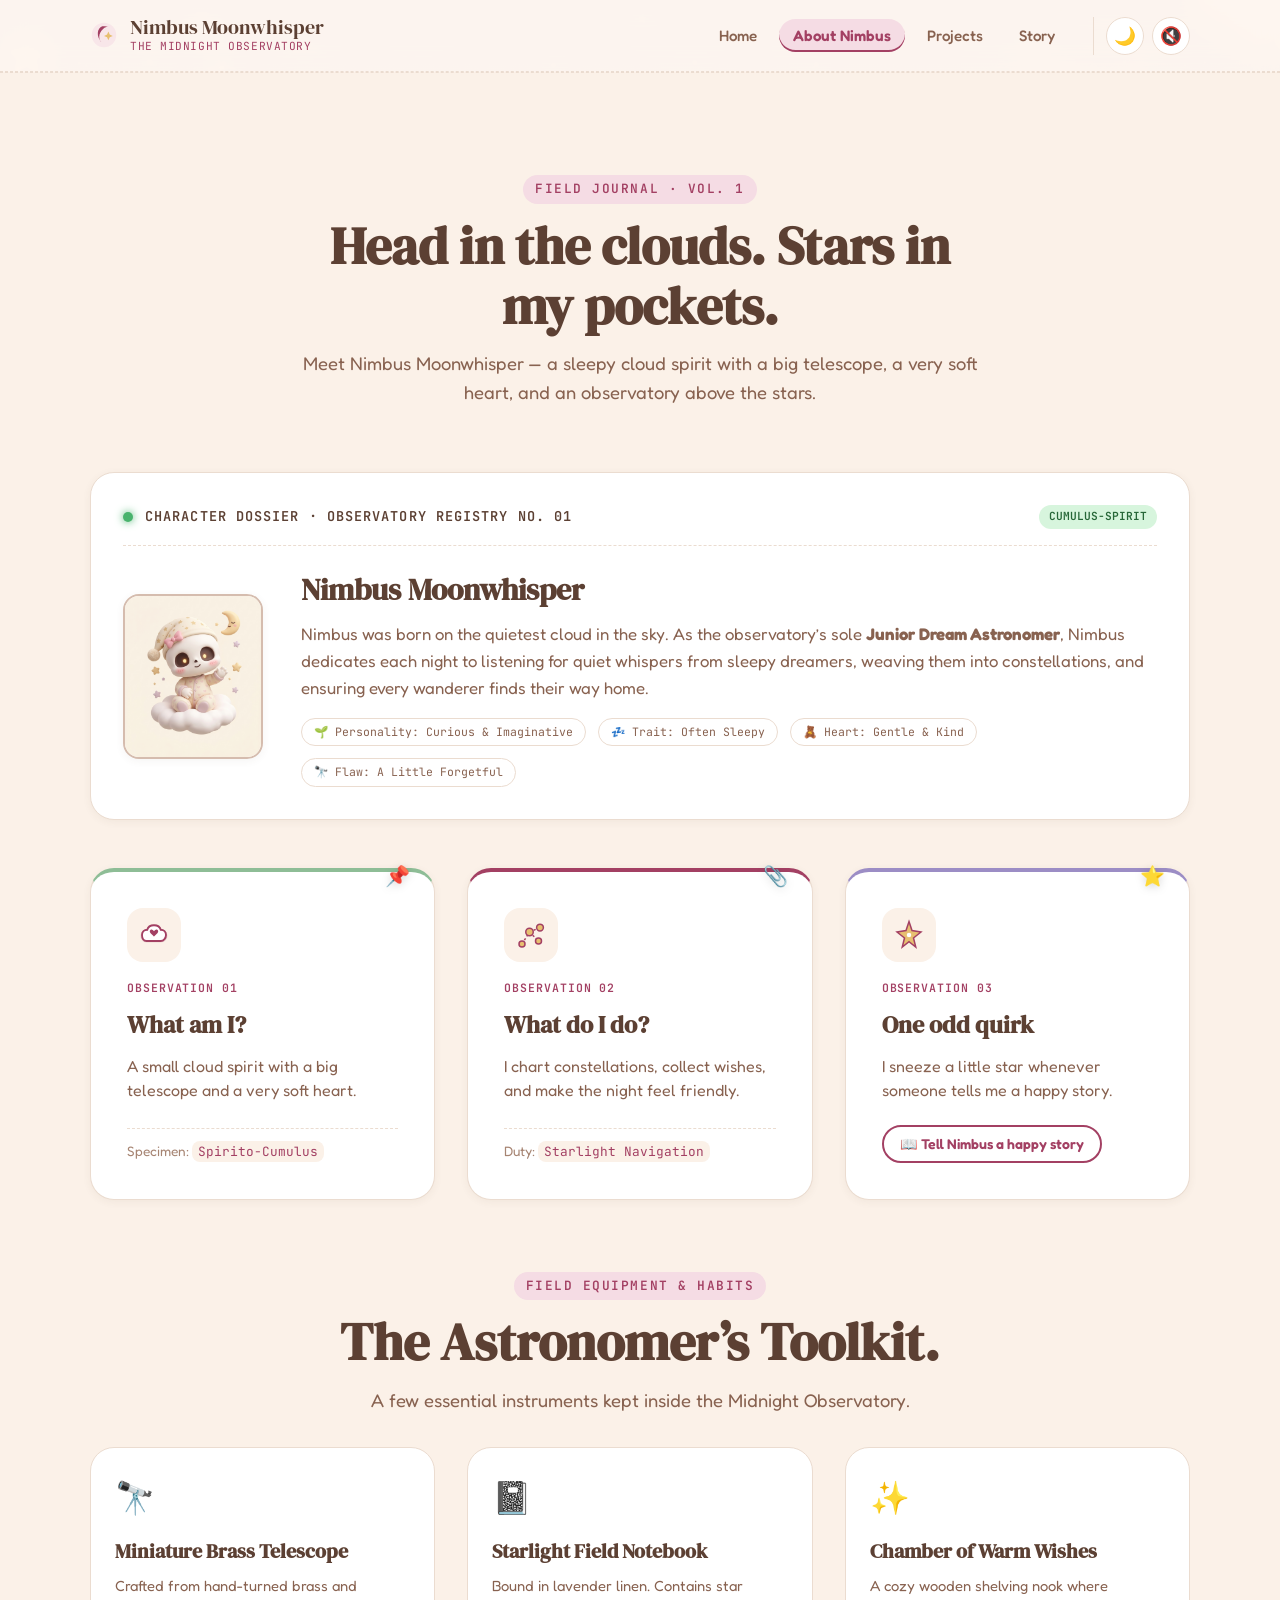
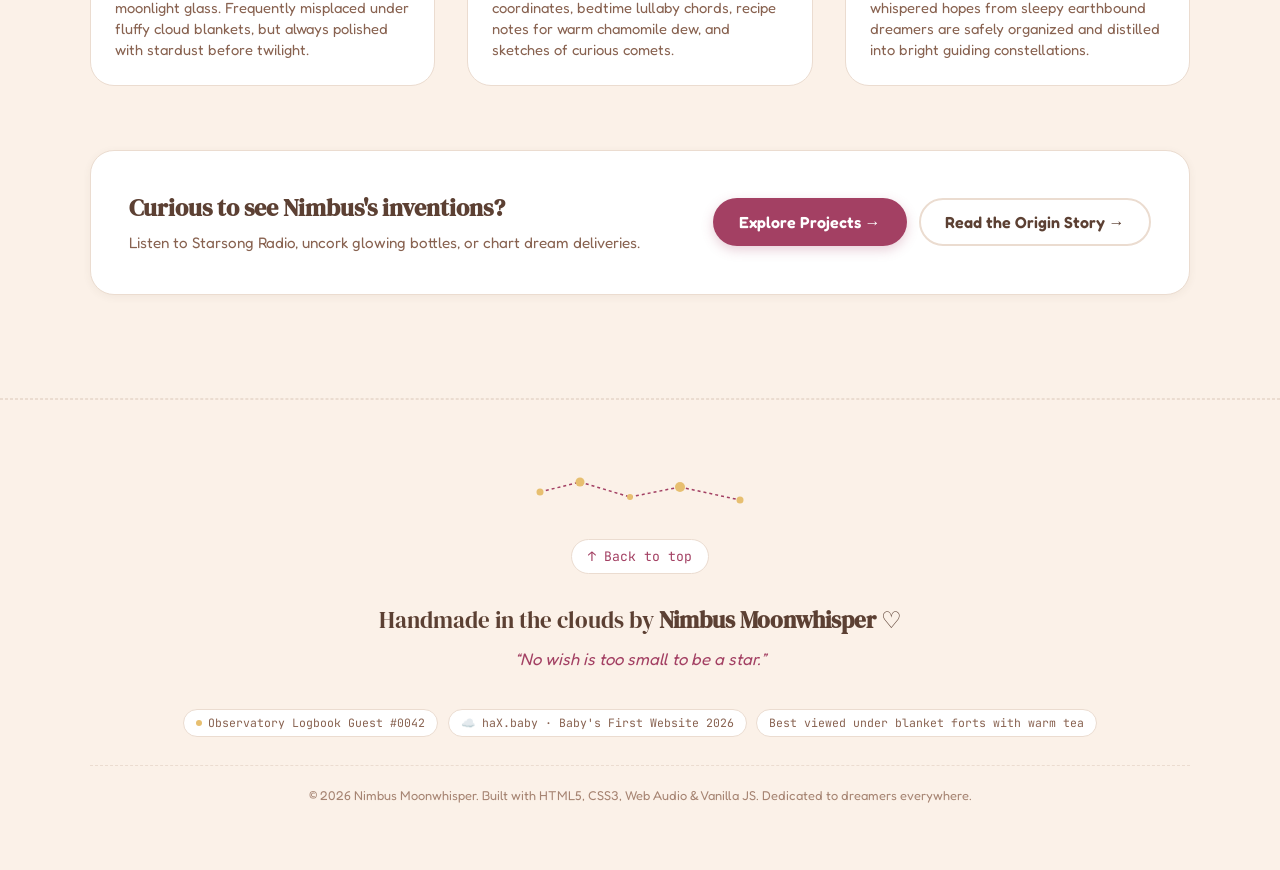
==== commit 0bd769e5: "feat: integrate user-provided artwork for Nimbus, backgrounds, lullaby box, and midnight lantern" ====
--- a/about.html
+++ b/about.html
@@ -13,6 +13,21 @@
   <link href="https://fonts.googleapis.com/css2?family=DM+Serif+Display:ital@0;1&family=Fredoka:wght@300..700&family=JetBrains+Mono:wght@400;600&display=swap" rel="stylesheet">
 
   <link rel="stylesheet" href="style.css">
+
+  <!-- Immediate Theme Initializer to prevent visual flash on page navigation -->
+  <script>
+    (function() {
+      try {
+        var savedTheme = localStorage.getItem('nimbus_theme');
+        if (!savedTheme && window.matchMedia && window.matchMedia('(prefers-color-scheme: dark)').matches) {
+          savedTheme = 'dream';
+        }
+        if (savedTheme === 'dream') {
+          document.documentElement.setAttribute('data-theme', 'dream');
+        }
+      } catch(e) {}
+    })();
+  </script>
 </head>
 <body data-theme="day">
   <!-- Accessibility Skip Link -->
@@ -99,8 +114,8 @@
           </div>
 
           <div style="display: grid; grid-template-columns: auto 1fr; gap: clamp(1.5rem, 3vw, 2.5rem); align-items: center; flex-wrap: wrap;">
-            <div style="width: 140px; height: 140px; background: var(--bg-elevated); border-radius: 50%; display: flex; align-items: center; justify-content: center; border: 2px dashed var(--border-subtle); flex-shrink: 0; margin: 0 auto;">
-              <img src="assets/nimbus-character.svg" alt="Nimbus portrait" style="width: 120px; height: auto;">
+            <div class="dossier-portrait-frame">
+              <img src="assets/images/nimbus-character.png" alt="Nimbus, the Junior Dream Astronomer" class="dossier-portrait-img">
             </div>
             <div>
               <h2 style="font-family: var(--font-serif); font-size: 1.85rem; color: var(--text-primary); margin-bottom: 0.5rem;">Nimbus Moonwhisper</h2>
--- a/style.css
+++ b/style.css
@@ -56,12 +56,14 @@
 }
 
 /* Dream Mode (Night Theme) */
-body[data-theme="dream"] {
+html[data-theme="dream"],
+body[data-theme="dream"],
+html[data-theme="dream"] body {
   --bg-primary: #201c34;
-  --bg-surface: #2b2544;
-  --bg-elevated: #362f54;
-  --bg-card: #2e2749;
-  --bg-header: rgba(32, 28, 52, 0.92);
+  --bg-surface: rgba(43, 37, 68, 0.94);
+  --bg-elevated: rgba(54, 47, 84, 0.94);
+  --bg-card: rgba(46, 39, 73, 0.94);
+  --bg-header: rgba(32, 28, 52, 0.94);
 
   --text-primary: #f9eaf0;
   --text-secondary: #d6c5dc;
@@ -110,12 +112,39 @@
   line-height: 1.6;
   color: var(--text-primary);
   background-color: var(--bg-primary);
+  background-image: 
+    linear-gradient(rgba(255, 248, 241, 0.76), rgba(255, 248, 241, 0.88)),
+    url('assets/images/observatory-light.png');
+  background-repeat: no-repeat;
+  background-size: cover;
+  background-position: center top;
+  background-attachment: fixed;
   transition: background-color var(--transition-med), color var(--transition-med);
   min-height: 100vh;
   position: relative;
   overflow-x: hidden;
   -webkit-font-smoothing: antialiased;
   padding-top: var(--header-height);
+}
+
+html[data-theme="dream"] body,
+body[data-theme="dream"] {
+  background-color: var(--bg-primary);
+  background-image: 
+    linear-gradient(rgba(32, 28, 52, 0.78), rgba(32, 28, 52, 0.88)),
+    url('assets/images/observatory-dark.png');
+  background-repeat: no-repeat;
+  background-size: cover;
+  background-position: center top;
+  background-attachment: fixed;
+}
+
+@media (max-width: 768px) {
+  body,
+  html[data-theme="dream"] body,
+  body[data-theme="dream"] {
+    background-attachment: scroll;
+  }
 }
 
 /* Accessible Skip Link */
@@ -683,7 +712,7 @@
 .character-wrapper {
   position: relative;
   width: 100%;
-  max-width: 380px;
+  max-width: 360px;
   animation: floatGentle 5s ease-in-out infinite;
   z-index: 5;
   transition: transform 0.2s cubic-bezier(0.2, 0.8, 0.2, 1);
@@ -693,12 +722,88 @@
 .character-img {
   width: 100%;
   height: auto;
+  aspect-ratio: 896 / 1090;
+  object-fit: contain;
   display: block;
-  filter: drop-shadow(0 14px 28px rgba(92, 64, 51, 0.12));
+  border-radius: 28px;
+  border: 3.5px solid rgba(255, 255, 255, 0.85);
+  box-shadow: 0 16px 36px rgba(92, 64, 51, 0.16);
+  background-color: var(--bg-surface);
+  transition: border-color var(--transition-med), box-shadow var(--transition-med), transform var(--transition-med);
 }
 
 body[data-theme="dream"] .character-img {
-  filter: drop-shadow(0 14px 34px rgba(0, 0, 0, 0.5));
+  border-color: rgba(244, 199, 220, 0.4);
+  box-shadow: 0 16px 42px rgba(0, 0, 0, 0.55), 0 0 28px rgba(244, 199, 220, 0.18);
+  background-color: var(--bg-surface);
+}
+
+/* Character Dossier Portrait on About page */
+.dossier-portrait-frame {
+  width: 140px;
+  height: 165px;
+  border-radius: var(--radius-md);
+  overflow: hidden;
+  border: 2.5px solid var(--border-accent);
+  background: var(--bg-surface);
+  box-shadow: var(--shadow-sm);
+  display: flex;
+  align-items: center;
+  justify-content: center;
+  flex-shrink: 0;
+  margin: 0 auto;
+}
+
+.dossier-portrait-img {
+  width: 100%;
+  height: 100%;
+  object-fit: cover;
+  display: block;
+}
+
+/* Story Narrator Card on Story page */
+.story-narrator-card {
+  display: flex;
+  align-items: center;
+  gap: 1.25rem;
+  background: var(--bg-card);
+  border: 1.5px solid var(--border-subtle);
+  border-radius: var(--radius-lg);
+  padding: 1.25rem 1.75rem;
+  margin-bottom: 2.5rem;
+  box-shadow: var(--shadow-sm);
+  backdrop-filter: blur(8px);
+}
+
+.story-narrator-avatar {
+  width: 64px;
+  height: 64px;
+  border-radius: 50%;
+  object-fit: cover;
+  border: 2.5px solid var(--color-berry);
+  box-shadow: 0 4px 12px rgba(163, 64, 99, 0.2);
+  flex-shrink: 0;
+}
+
+.story-narrator-info {
+  display: flex;
+  flex-direction: column;
+  gap: 0.25rem;
+}
+
+.story-narrator-role {
+  font-family: var(--font-mono);
+  font-size: 0.75rem;
+  color: var(--color-berry);
+  letter-spacing: 0.08em;
+  font-weight: 600;
+}
+
+.story-narrator-quote {
+  font-family: var(--font-serif);
+  font-size: 1.15rem;
+  color: var(--text-primary);
+  line-height: 1.4;
 }
 
 .character-shadow {
@@ -1028,13 +1133,34 @@
 
 .project-art-img {
   max-width: 100%;
-  max-height: 160px;
+  max-height: 165px;
   object-fit: contain;
   transition: transform var(--transition-med);
 }
 
 .project-card:hover .project-art-img {
   transform: scale(1.04);
+}
+
+.lullaby-box-img {
+  max-height: 165px;
+  width: auto;
+  object-fit: contain;
+  border-radius: var(--radius-sm);
+  filter: drop-shadow(0 6px 14px rgba(92, 64, 51, 0.12));
+}
+
+body[data-theme="dream"] .lullaby-box-img {
+  filter: drop-shadow(0 6px 18px rgba(0, 0, 0, 0.45));
+}
+
+.is-active-lullaby .lullaby-box-img {
+  animation: musicBoxSway 3s ease-in-out infinite alternate;
+}
+
+@keyframes musicBoxSway {
+  0% { transform: scale(1) rotate(-1deg); }
+  100% { transform: scale(1.03) rotate(1deg); }
 }
 
 .project-info {
@@ -1118,22 +1244,35 @@
   100% { height: 26px; }
 }
 
-/* Project 002: Moonlight Bottles Glow */
+/* Project 002: Midnight Lantern & Moonlight Bottles Glow */
 .bottle-stage {
   position: relative;
   display: flex;
   align-items: center;
   justify-content: center;
+  width: 100%;
+  min-height: 175px;
+}
+
+.midnight-lantern-img {
+  max-height: 165px;
+  width: auto;
+  object-fit: contain;
+  position: relative;
+  z-index: 2;
+  transition: filter var(--transition-med), opacity var(--transition-med), transform var(--transition-med);
 }
 
 .bottle-glow-layer {
   position: absolute;
-  inset: -15px;
+  width: 160px;
+  height: 160px;
   border-radius: 50%;
   background: radial-gradient(circle, var(--color-gold) 0%, transparent 70%);
-  opacity: 0.4;
-  filter: blur(16px);
+  opacity: 0.7;
+  filter: blur(20px);
   pointer-events: none;
+  z-index: 1;
   transition: opacity var(--transition-med), background var(--transition-med);
 }
 
@@ -1141,8 +1280,25 @@
   opacity: 0;
 }
 
-.bottle-stage[data-lit="false"] .bottle-art-img {
-  filter: grayscale(0.6) brightness(0.7);
+.bottle-stage[data-lit="false"] .midnight-lantern-img {
+  filter: grayscale(0.7) brightness(0.55);
+  opacity: 0.8;
+}
+
+.bottle-stage[data-lit="true"] .midnight-lantern-img {
+  filter: drop-shadow(0 0 14px rgba(231, 191, 112, 0.65)) brightness(1.05);
+}
+
+.bottle-stage[data-lit="true"][data-glow="blush"] .midnight-lantern-img {
+  filter: drop-shadow(0 0 14px rgba(245, 168, 184, 0.75)) brightness(1.05);
+}
+
+.bottle-stage[data-lit="true"][data-glow="lavender"] .midnight-lantern-img {
+  filter: drop-shadow(0 0 14px rgba(201, 182, 228, 0.75)) brightness(1.05);
+}
+
+.bottle-stage[data-lit="true"][data-glow="mint"] .midnight-lantern-img {
+  filter: drop-shadow(0 0 14px rgba(162, 214, 173, 0.75)) brightness(1.05);
 }
 
 .bottle-stage[data-glow="blush"] .bottle-glow-layer {
@@ -1371,7 +1527,9 @@
 .chapter-svg-img {
   width: 100%;
   max-height: 220px;
-  object-fit: contain;
+  object-fit: cover;
+  border-radius: var(--radius-md);
+  display: block;
 }
 
 /* --------------------------------------------------------------------------
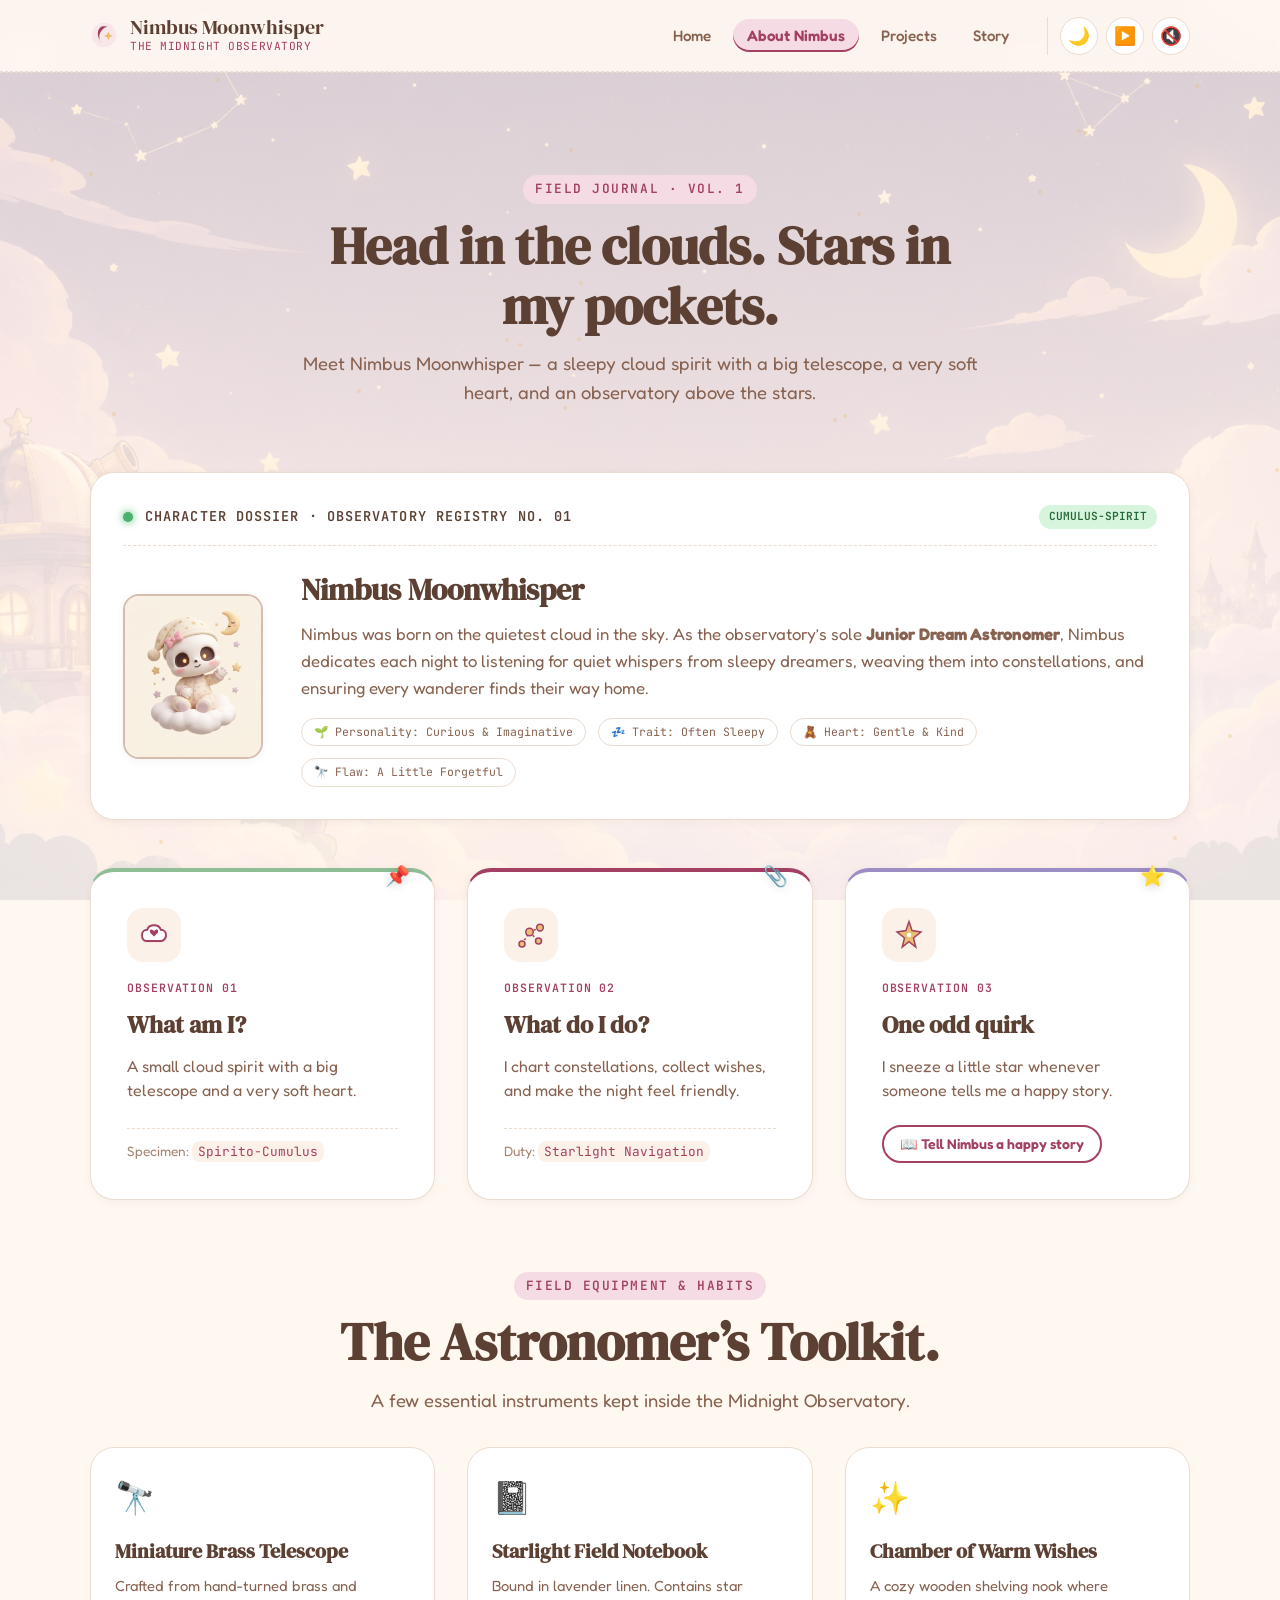
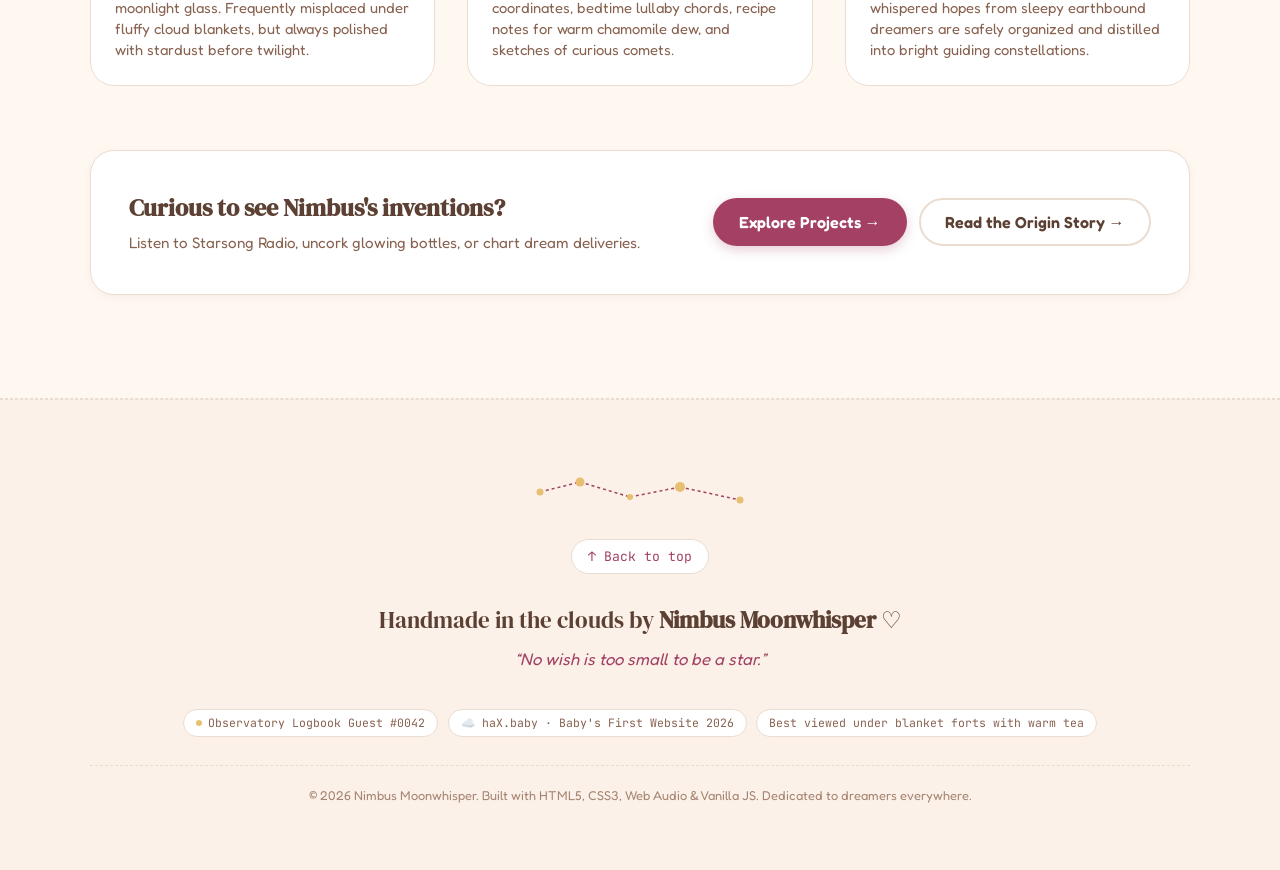
==== commit ae9edcef: "feat: global backgrounds across all pages, persistent lullaby audio player across navigation, and na" ====
--- a/about.html
+++ b/about.html
@@ -71,16 +71,22 @@
           <li><a href="story.html" class="nav-link">Story</a></li>
         </ul>
 
-        <!-- Action Controls: Compact Theme & Sound Toggle on desktop -->
+        <!-- Action Controls: Theme, Global Lullaby Player, and Chimes Sound Effect -->
         <div class="nav-controls">
           <button type="button" class="btn-control btn-control-compact" id="theme-toggle" aria-pressed="false" aria-label="Switch between Day Mode and Dream Mode" title="Toggle Day / Dream Mode">
             <span class="btn-control-icon" id="theme-icon" aria-hidden="true">🌙</span>
             <span class="btn-control-label" id="theme-label">Dream Mode</span>
           </button>
 
-          <button type="button" class="btn-control btn-control-compact" id="sound-toggle" aria-pressed="false" aria-label="Toggle celestial sound effects and music" title="Toggle Sound On / Off">
+          <button type="button" class="btn-control btn-control-compact btn-lullaby-global" id="global-lullaby-btn" aria-pressed="false" aria-label="Play lullaby" title="Play lullaby">
+            <span class="btn-control-icon" id="global-lullaby-icon" aria-hidden="true">▶️</span>
+            <span class="btn-control-label" id="global-lullaby-label">Lullaby</span>
+            <span class="global-music-pulse" id="global-music-pulse" aria-hidden="true"></span>
+          </button>
+
+          <button type="button" class="btn-control btn-control-compact" id="sound-toggle" aria-pressed="false" aria-label="Toggle celestial chimes and sound effects" title="Toggle sound effects (Chimes)">
             <span class="btn-control-icon" id="sound-icon" aria-hidden="true">🔇</span>
-            <span class="btn-control-label" id="sound-label">Sound Off</span>
+            <span class="btn-control-label" id="sound-label">Chimes Off</span>
           </button>
         </div>
       </nav>
--- a/style.css
+++ b/style.css
@@ -487,6 +487,47 @@
   display: none;
 }
 
+/* Global Lullaby Navbar Button */
+.btn-lullaby-global {
+  position: relative;
+  transition: all var(--transition-fast);
+}
+
+.btn-lullaby-global.is-playing-music {
+  border-color: var(--color-berry);
+  background-color: var(--color-blush);
+  color: var(--color-berry);
+  box-shadow: 0 0 10px rgba(163, 64, 99, 0.3);
+}
+
+body[data-theme="dream"] .btn-lullaby-global.is-playing-music {
+  border-color: var(--color-berry);
+  background-color: var(--bg-elevated);
+  color: var(--color-berry);
+  box-shadow: 0 0 12px rgba(244, 199, 220, 0.35);
+}
+
+.global-music-pulse {
+  display: none;
+  width: 7px;
+  height: 7px;
+  background-color: var(--color-berry);
+  border-radius: 50%;
+  position: absolute;
+  top: 5px;
+  right: 5px;
+  animation: pulseGlow 1.5s infinite ease-in-out;
+}
+
+.btn-lullaby-global.is-playing-music .global-music-pulse {
+  display: block;
+}
+
+@keyframes pulseGlow {
+  0%, 100% { transform: scale(1); opacity: 0.5; }
+  50% { transform: scale(1.6); opacity: 1; }
+}
+
 /* Mobile Hamburger button */
 .nav-toggle {
   display: none;
@@ -964,7 +1005,7 @@
    8. Character Profile Section: Field Journal Cards
    -------------------------------------------------------------------------- */
 .profile-section {
-  background-color: var(--bg-elevated);
+  background-color: transparent;
   border-top: 1.5px dashed var(--border-subtle);
   border-bottom: 1.5px dashed var(--border-subtle);
 }
@@ -1206,6 +1247,80 @@
 .status-indicator.is-lit {
   background-color: #49b36d;
   box-shadow: 0 0 8px #49b36d;
+}
+
+/* Lullaby Box Player Controls Deck */
+.lullaby-player-controls-deck {
+  display: flex;
+  flex-direction: column;
+  gap: 0.65rem;
+  margin-top: 0.4rem;
+  padding: 0.75rem 1rem;
+  background: var(--bg-elevated);
+  border: 1px solid var(--border-subtle);
+  border-radius: var(--radius-md);
+}
+
+.lullaby-progress-row {
+  display: flex;
+  align-items: center;
+  gap: 0.65rem;
+  width: 100%;
+}
+
+.time-display {
+  font-family: var(--font-mono);
+  font-size: 0.75rem;
+  color: var(--text-muted);
+  min-width: 34px;
+}
+
+.progress-bar-container {
+  flex-grow: 1;
+  height: 10px;
+  background: var(--bg-surface);
+  border: 1px solid var(--border-subtle);
+  border-radius: var(--radius-pill);
+  position: relative;
+  cursor: pointer;
+  touch-action: none;
+  overflow: hidden;
+}
+
+.progress-bar-container:focus-visible {
+  outline: 2px solid var(--color-berry);
+}
+
+.progress-bar-track {
+  width: 100%;
+  height: 100%;
+  position: relative;
+}
+
+.progress-bar-fill {
+  height: 100%;
+  background: linear-gradient(90deg, var(--color-gold), var(--color-berry));
+  border-radius: var(--radius-pill);
+  width: 0%;
+  transition: width 0.1s linear;
+}
+
+.lullaby-btn-group {
+  display: flex;
+  align-items: center;
+  gap: 0.5rem;
+  width: 100%;
+}
+
+.btn-icon-only {
+  width: 44px;
+  height: 44px;
+  min-width: 44px;
+  padding: 0;
+  display: flex;
+  align-items: center;
+  justify-content: center;
+  border-radius: var(--radius-pill);
 }
 
 /* Project 001: Starsong Radio Visualizer */
@@ -1418,7 +1533,7 @@
    10. Origin Story: Once Upon A Cloud (Interactive Chapters)
    -------------------------------------------------------------------------- */
 .origin-section {
-  background-color: var(--bg-elevated);
+  background-color: transparent;
   border-top: 1.5px dashed var(--border-subtle);
   border-bottom: 1.5px dashed var(--border-subtle);
 }
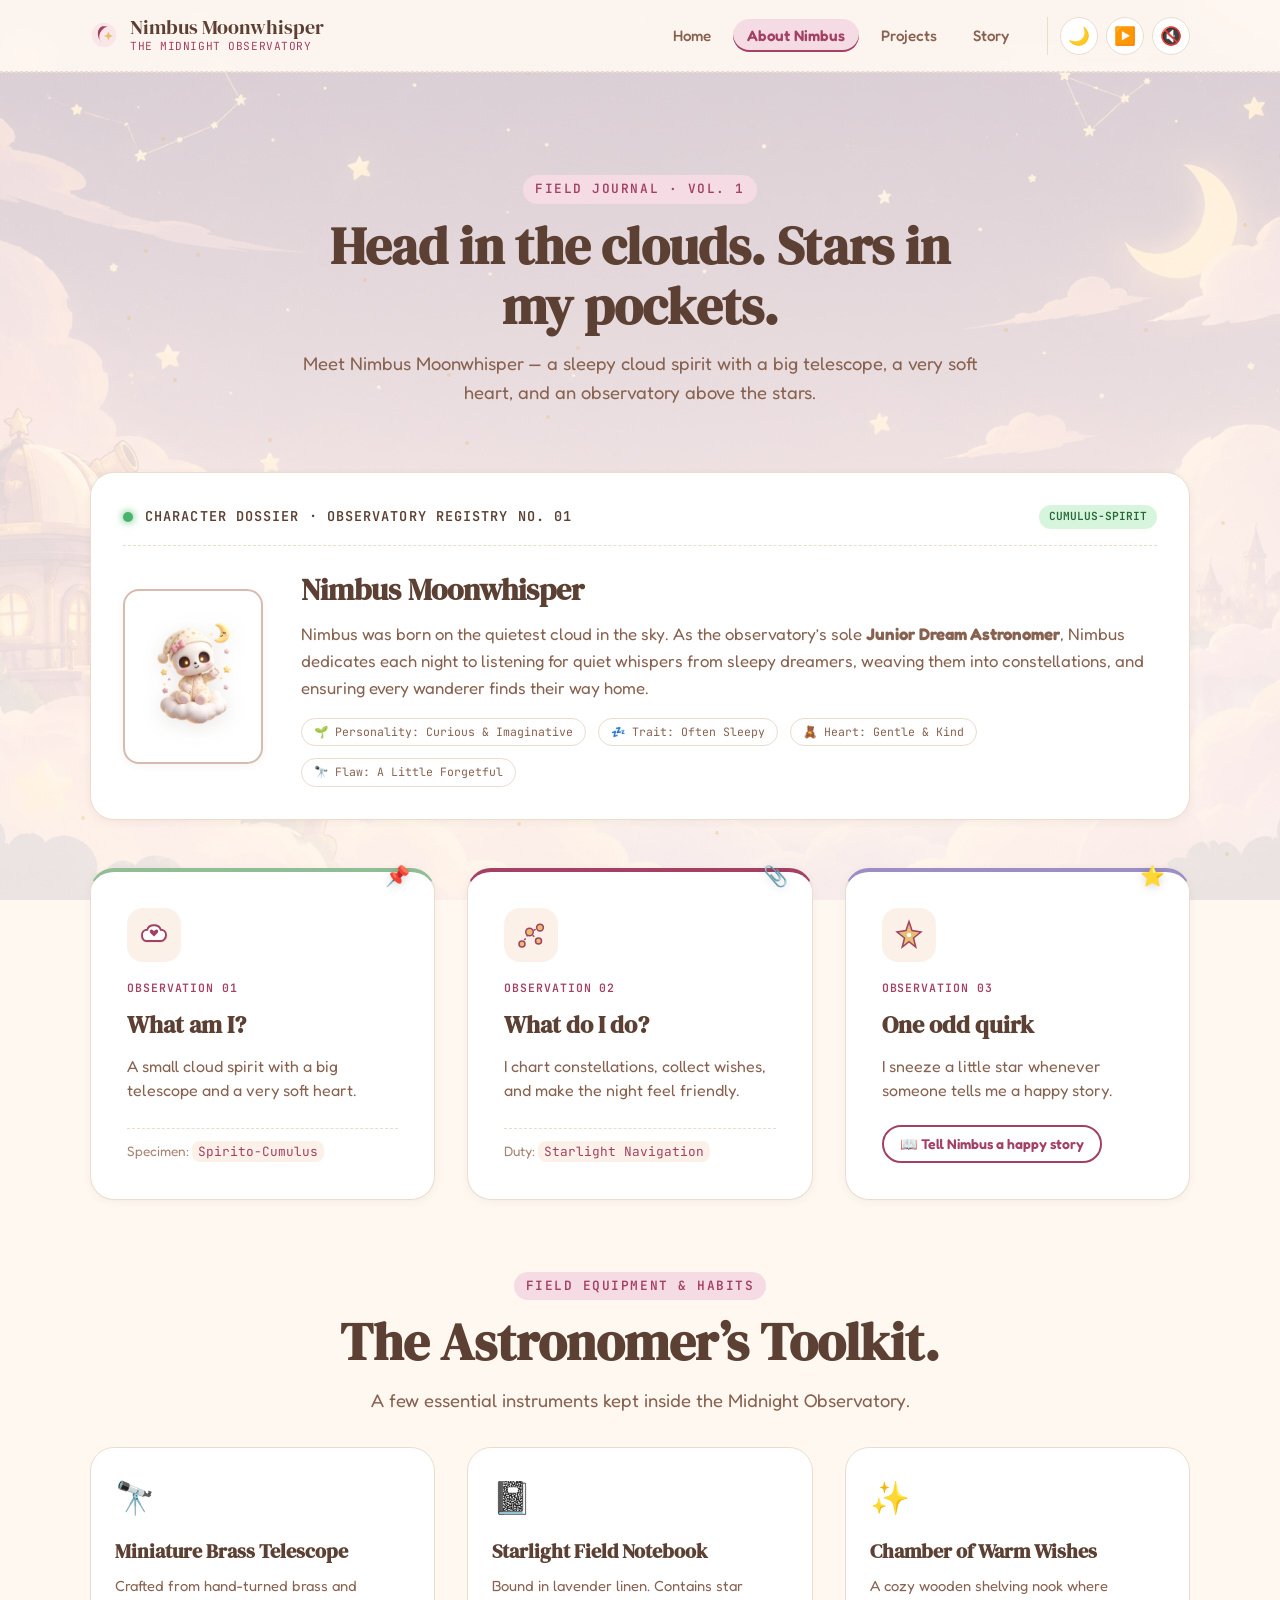
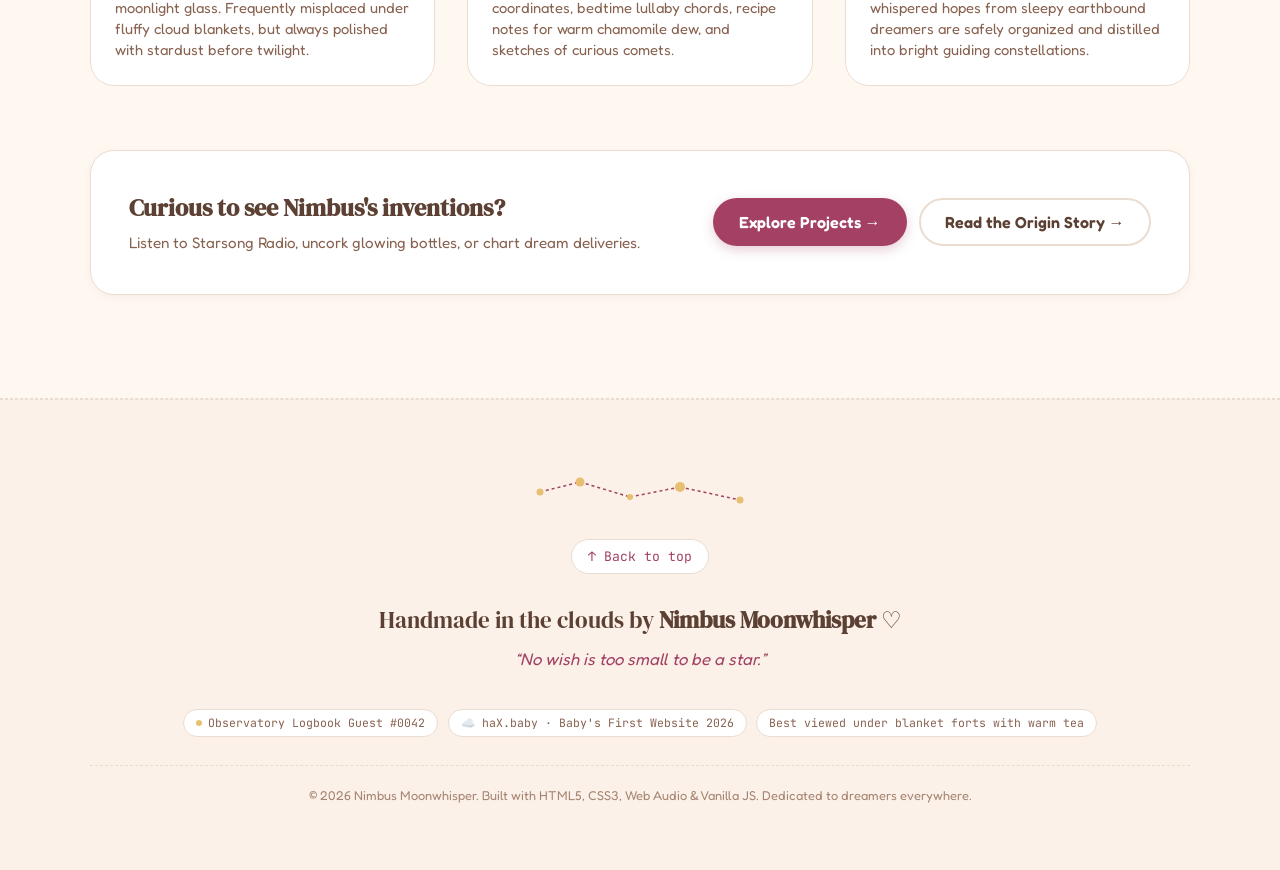
==== commit 477c6720: "feat: force new transparent Nimbus character image everywhere with cache-busting and transparent dro" ====
--- a/about.html
+++ b/about.html
@@ -121,7 +121,7 @@
 
           <div style="display: grid; grid-template-columns: auto 1fr; gap: clamp(1.5rem, 3vw, 2.5rem); align-items: center; flex-wrap: wrap;">
             <div class="dossier-portrait-frame">
-              <img src="assets/images/nimbus-character.png" alt="Nimbus, the Junior Dream Astronomer" class="dossier-portrait-img">
+              <img src="photos/avatar.png?v=3" alt="Nimbus, the Junior Dream Astronomer" class="dossier-portrait-img" width="1024" height="1536">
             </div>
             <div>
               <h2 style="font-family: var(--font-serif); font-size: 1.85rem; color: var(--text-primary); margin-bottom: 0.5rem;">Nimbus Moonwhisper</h2>
--- a/style.css
+++ b/style.css
@@ -763,43 +763,53 @@
 .character-img {
   width: 100%;
   height: auto;
-  aspect-ratio: 896 / 1090;
+  aspect-ratio: 1024 / 1536;
   object-fit: contain;
   display: block;
-  border-radius: 28px;
-  border: 3.5px solid rgba(255, 255, 255, 0.85);
-  box-shadow: 0 16px 36px rgba(92, 64, 51, 0.16);
-  background-color: var(--bg-surface);
-  transition: border-color var(--transition-med), box-shadow var(--transition-med), transform var(--transition-med);
+  border-radius: 0;
+  border: none;
+  background-color: transparent !important;
+  box-shadow: none;
+  filter: drop-shadow(0 14px 28px rgba(92, 64, 51, 0.16));
+  transition: filter var(--transition-med), transform var(--transition-med);
 }
 
 body[data-theme="dream"] .character-img {
-  border-color: rgba(244, 199, 220, 0.4);
-  box-shadow: 0 16px 42px rgba(0, 0, 0, 0.55), 0 0 28px rgba(244, 199, 220, 0.18);
-  background-color: var(--bg-surface);
+  border: none;
+  box-shadow: none;
+  background-color: transparent !important;
+  filter: drop-shadow(0 16px 36px rgba(0, 0, 0, 0.65)) drop-shadow(0 0 24px rgba(244, 199, 220, 0.25));
 }
 
 /* Character Dossier Portrait on About page */
 .dossier-portrait-frame {
   width: 140px;
-  height: 165px;
+  height: 175px;
   border-radius: var(--radius-md);
   overflow: hidden;
-  border: 2.5px solid var(--border-accent);
-  background: var(--bg-surface);
+  border: 2px solid var(--border-accent);
+  background: var(--bg-card);
   box-shadow: var(--shadow-sm);
   display: flex;
   align-items: center;
   justify-content: center;
   flex-shrink: 0;
   margin: 0 auto;
+  padding: 6px;
 }
 
 .dossier-portrait-img {
   width: 100%;
   height: 100%;
-  object-fit: cover;
+  object-fit: contain;
+  object-position: center center;
   display: block;
+  background: transparent;
+  filter: drop-shadow(0 4px 10px rgba(92, 64, 51, 0.12));
+}
+
+body[data-theme="dream"] .dossier-portrait-img {
+  filter: drop-shadow(0 4px 12px rgba(0, 0, 0, 0.5));
 }
 
 /* Story Narrator Card on Story page */
@@ -817,12 +827,14 @@
 }
 
 .story-narrator-avatar {
-  width: 64px;
-  height: 64px;
+  width: 68px;
+  height: 68px;
   border-radius: 50%;
   object-fit: cover;
+  object-position: center 22%;
   border: 2.5px solid var(--color-berry);
   box-shadow: 0 4px 12px rgba(163, 64, 99, 0.2);
+  background: var(--bg-card);
   flex-shrink: 0;
 }
 
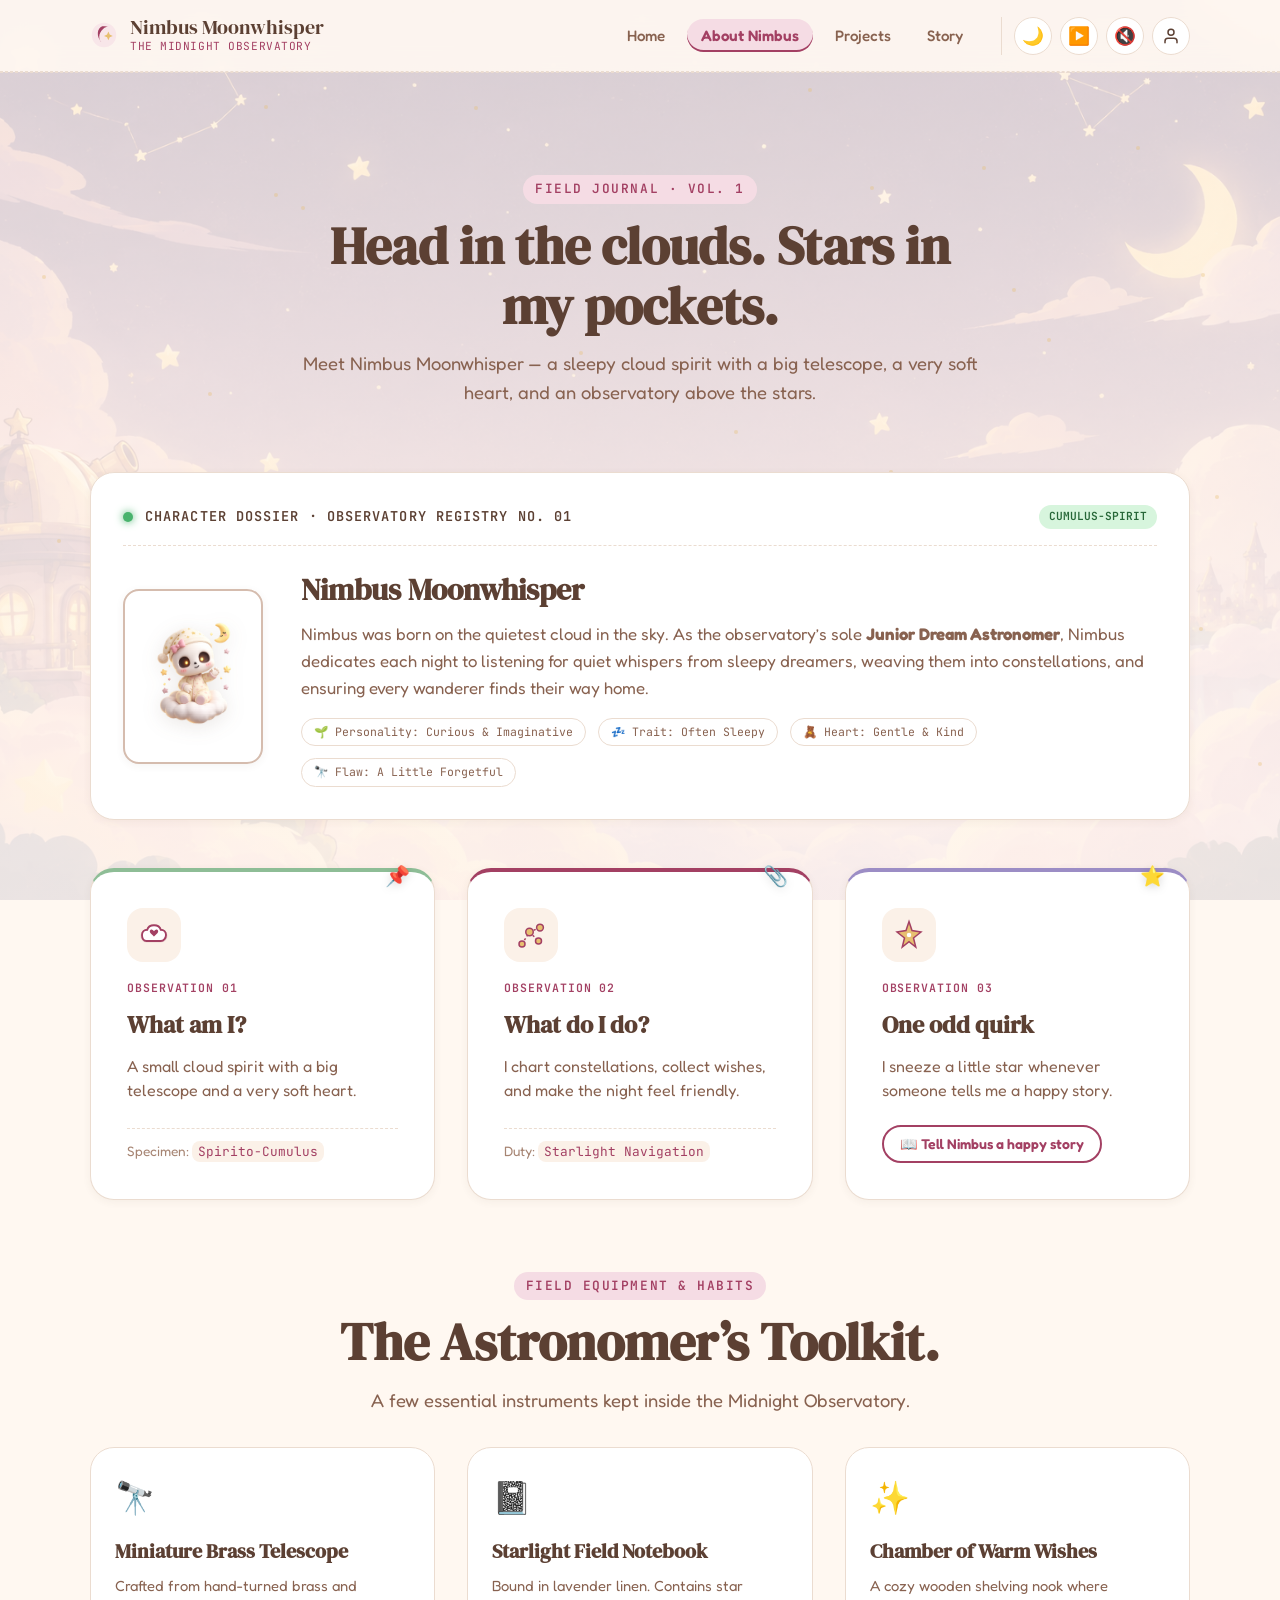
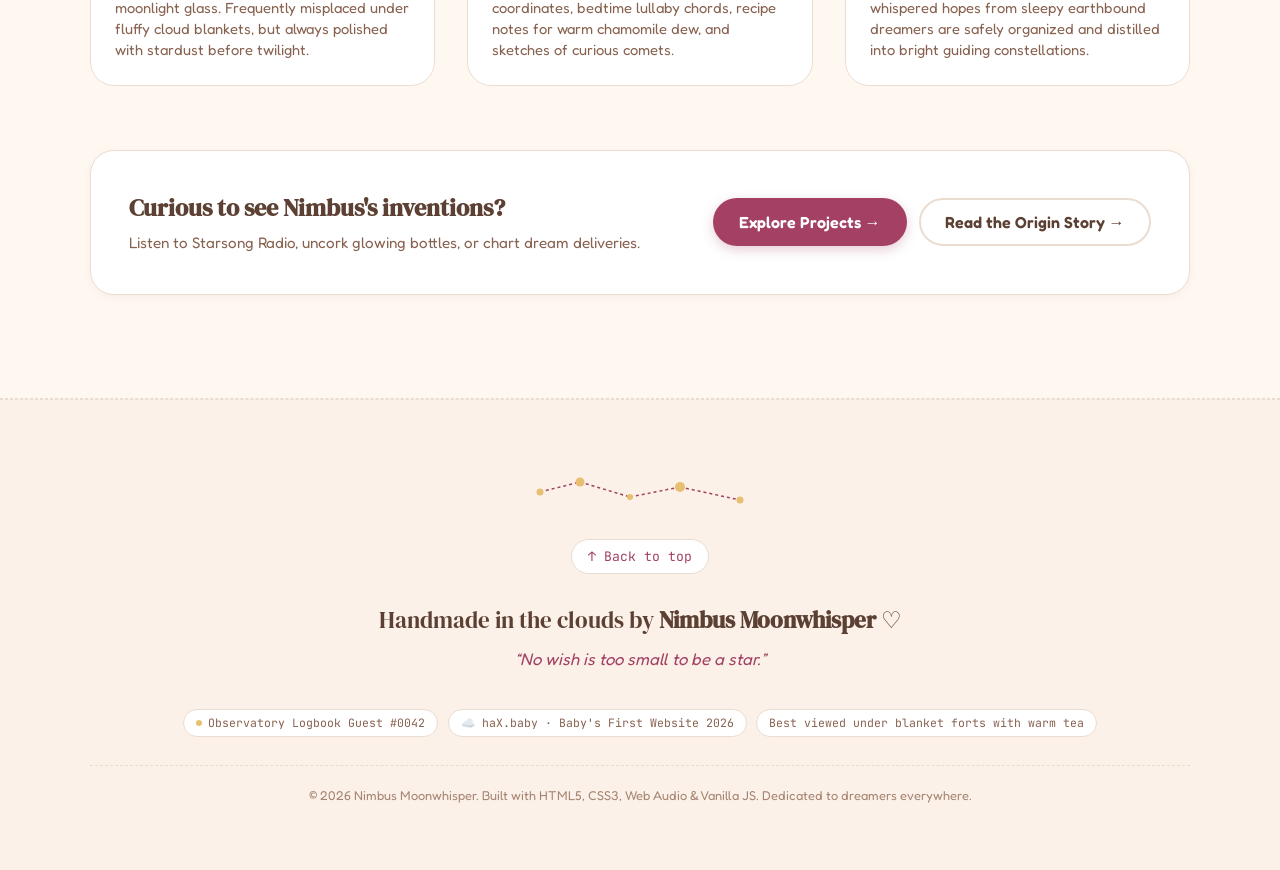
==== commit 53af1639: "Publish complete Nimbus website and documentation" ====
--- a/about.html
+++ b/about.html
@@ -88,6 +88,17 @@
             <span class="btn-control-icon" id="sound-icon" aria-hidden="true">🔇</span>
             <span class="btn-control-label" id="sound-label">Chimes Off</span>
           </button>
+
+          <!-- Owner Profile Button placed immediately beside Notification tab -->
+          <a href="owner.html" class="btn-control btn-control-compact nav-link nav-owner-btn" id="nav-owner" aria-label="Owner Profile" title="Owner Profile">
+            <span class="btn-control-icon" aria-hidden="true">
+              <svg viewBox="0 0 24 24" width="18" height="18" fill="none" stroke="currentColor" stroke-width="2" stroke-linecap="round" stroke-linejoin="round">
+                <path d="M20 21v-2a4 4 0 0 0-4-4H8a4 4 0 0 0-4 4v2"></path>
+                <circle cx="12" cy="7" r="4"></circle>
+              </svg>
+            </span>
+            <span class="btn-control-label">Owner</span>
+          </a>
         </div>
       </nav>
     </div>
--- a/style.css
+++ b/style.css
@@ -526,6 +526,34 @@
 @keyframes pulseGlow {
   0%, 100% { transform: scale(1); opacity: 0.5; }
   50% { transform: scale(1.6); opacity: 1; }
+}
+
+/* Owner Profile Navbar Button */
+.nav-owner-btn {
+  text-decoration: none;
+}
+
+.nav-owner-btn svg {
+  display: block;
+  transition: transform var(--transition-fast);
+}
+
+.nav-owner-btn:hover svg {
+  transform: scale(1.1);
+}
+
+.nav-owner-btn.is-active {
+  background-color: var(--color-berry) !important;
+  color: #ffffff !important;
+  border-color: var(--color-berry) !important;
+  box-shadow: 0 2px 8px rgba(163, 64, 99, 0.3) !important;
+}
+
+body[data-theme="dream"] .nav-owner-btn.is-active {
+  background-color: var(--color-berry) !important;
+  color: #201c34 !important;
+  border-color: var(--color-berry) !important;
+  box-shadow: 0 0 12px rgba(244, 199, 220, 0.4) !important;
 }
 
 /* Mobile Hamburger button */
@@ -2563,3 +2591,406 @@
     justify-content: center;
   }
 }
+
+/* ==========================================================================
+   16. OWNER PROFILE PAGE: DIGANTA MUKHERJEE
+   ========================================================================== */
+
+.owner-section {
+  padding: var(--spacing-xxl) 0;
+  min-height: calc(100vh - var(--header-height));
+  background-color: transparent;
+}
+
+.owner-container {
+  max-width: 960px;
+  margin: 0 auto;
+  padding: 0 1.5rem;
+}
+
+/* Main Owner Showcase Card */
+.owner-showcase-card {
+  background: var(--bg-card);
+  border: 1.5px solid var(--border-subtle);
+  border-radius: var(--radius-xl);
+  padding: clamp(1.75rem, 4vw, 3rem);
+  box-shadow: var(--shadow-md);
+  backdrop-filter: blur(8px);
+  margin-bottom: 2rem;
+  position: relative;
+  overflow: hidden;
+  transition: border-color var(--transition-med), box-shadow var(--transition-med);
+}
+
+.owner-hero-layout {
+  display: grid;
+  grid-template-columns: auto 1fr;
+  gap: clamp(1.75rem, 4vw, 3rem);
+  align-items: center;
+}
+
+/* Circular Profile Frame */
+.owner-avatar-container {
+  display: flex;
+  justify-content: center;
+  position: relative;
+}
+
+.owner-avatar-frame {
+  width: clamp(160px, 22vw, 210px);
+  height: clamp(160px, 22vw, 210px);
+  border-radius: 50%;
+  overflow: hidden;
+  border: 4px solid rgba(255, 255, 255, 0.95);
+  box-shadow: 0 14px 32px rgba(92, 64, 51, 0.16), 0 0 24px rgba(232, 168, 124, 0.25);
+  background: var(--bg-surface);
+  flex-shrink: 0;
+  margin: 0 auto;
+  transition: transform 0.35s cubic-bezier(0.2, 0.8, 0.2, 1), box-shadow 0.35s ease;
+  cursor: pointer;
+}
+
+body[data-theme="dream"] .owner-avatar-frame {
+  border-color: rgba(244, 199, 220, 0.45);
+  box-shadow: 0 14px 36px rgba(0, 0, 0, 0.6), 0 0 28px rgba(244, 199, 220, 0.28);
+}
+
+.owner-avatar-frame:hover {
+  transform: scale(1.04);
+  box-shadow: 0 18px 42px rgba(92, 64, 51, 0.24), 0 0 32px rgba(232, 168, 124, 0.45);
+}
+
+body[data-theme="dream"] .owner-avatar-frame:hover {
+  box-shadow: 0 18px 46px rgba(0, 0, 0, 0.75), 0 0 36px rgba(244, 199, 220, 0.45);
+}
+
+.owner-avatar-img {
+  width: 100%;
+  height: 100%;
+  object-fit: cover;
+  object-position: center 20%;
+  display: block;
+}
+
+/* Owner Identity & Typography */
+.owner-identity {
+  display: flex;
+  flex-direction: column;
+}
+
+.owner-badge-tag {
+  display: inline-block;
+  align-self: flex-start;
+  font-family: var(--font-mono);
+  font-size: 0.75rem;
+  font-weight: 600;
+  letter-spacing: 0.08em;
+  text-transform: uppercase;
+  color: var(--color-berry);
+  background: var(--color-blush);
+  padding: 4px 12px;
+  border-radius: var(--radius-pill);
+  margin-bottom: 0.6rem;
+}
+
+body[data-theme="dream"] .owner-badge-tag {
+  background: var(--bg-elevated);
+}
+
+.owner-name {
+  font-family: var(--font-serif);
+  font-size: clamp(2rem, 3.5vw, 2.75rem);
+  color: var(--text-primary);
+  margin-bottom: 0.35rem;
+  line-height: 1.2;
+}
+
+.owner-subtitle {
+  font-size: 1.15rem;
+  font-weight: 600;
+  color: var(--color-berry);
+  margin-bottom: 1.1rem;
+}
+
+.owner-tags-row {
+  display: flex;
+  flex-wrap: wrap;
+  gap: 0.6rem;
+}
+
+/* Content Grid: About Me & Skills */
+.owner-content-grid {
+  display: grid;
+  grid-template-columns: repeat(2, 1fr);
+  gap: 1.75rem;
+  margin-bottom: 2rem;
+}
+
+.owner-card {
+  background: var(--bg-card);
+  border: 1.5px solid var(--border-subtle);
+  border-radius: var(--radius-xl);
+  padding: clamp(1.5rem, 3vw, 2rem);
+  box-shadow: var(--shadow-sm);
+  backdrop-filter: blur(8px);
+  display: flex;
+  flex-direction: column;
+  gap: 1rem;
+  transition: border-color var(--transition-fast), box-shadow var(--transition-fast);
+}
+
+.owner-card:hover {
+  border-color: var(--color-blush-border);
+  box-shadow: var(--shadow-md);
+}
+
+.owner-card-header {
+  display: flex;
+  align-items: center;
+  gap: 0.75rem;
+  border-bottom: 1.5px dashed var(--border-subtle);
+  padding-bottom: 0.85rem;
+}
+
+.owner-card-icon {
+  font-size: 1.5rem;
+}
+
+.owner-card-title {
+  font-family: var(--font-serif);
+  font-size: 1.45rem;
+  color: var(--text-primary);
+}
+
+.owner-about-text {
+  font-size: 1.05rem;
+  line-height: 1.75;
+  color: var(--text-primary);
+  background: var(--bg-surface);
+  padding: 1.25rem 1.5rem;
+  border-radius: var(--radius-lg);
+  border-left: 3.5px solid var(--color-berry);
+  font-style: normal;
+}
+
+.owner-section-intro {
+  font-size: 0.95rem;
+  color: var(--text-secondary);
+  line-height: 1.5;
+  margin-bottom: 0.5rem;
+}
+
+/* Skills Badges Grid */
+.skills-grid {
+  display: flex;
+  flex-wrap: wrap;
+  gap: 0.65rem;
+}
+
+.skill-badge {
+  display: inline-flex;
+  align-items: center;
+  gap: 0.5rem;
+  padding: 8px 16px;
+  border-radius: var(--radius-pill);
+  background: var(--bg-surface);
+  border: 1.5px solid var(--border-subtle);
+  color: var(--text-primary);
+  font-size: 0.92rem;
+  font-weight: 500;
+  transition: all var(--transition-fast);
+  cursor: default;
+}
+
+.skill-dot {
+  width: 7px;
+  height: 7px;
+  border-radius: 50%;
+  background: var(--color-gold);
+  display: inline-block;
+}
+
+.skill-badge:hover {
+  border-color: var(--color-berry);
+  background: var(--color-blush);
+  transform: translateY(-2px);
+  box-shadow: 0 4px 12px rgba(163, 64, 99, 0.15);
+}
+
+body[data-theme="dream"] .skill-badge:hover {
+  background: var(--bg-elevated);
+  box-shadow: 0 4px 12px rgba(0, 0, 0, 0.4);
+}
+
+/* Social Cards */
+.socials-grid {
+  display: grid;
+  grid-template-columns: repeat(auto-fit, minmax(260px, 1fr));
+  gap: 1.25rem;
+  margin-top: 0.5rem;
+}
+
+.social-card {
+  display: flex;
+  align-items: center;
+  gap: 1rem;
+  padding: 1.15rem 1.4rem;
+  background: var(--bg-surface);
+  border: 1.5px solid var(--border-subtle);
+  border-radius: var(--radius-lg);
+  text-decoration: none;
+  color: var(--text-primary);
+  transition: all var(--transition-fast);
+  position: relative;
+}
+
+.social-card:hover {
+  border-color: var(--color-berry);
+  background: var(--color-blush);
+  transform: translateY(-3px);
+  box-shadow: var(--shadow-md);
+}
+
+body[data-theme="dream"] .social-card:hover {
+  background: var(--bg-elevated);
+}
+
+.social-card:focus-visible {
+  outline: 2.5px solid var(--color-berry);
+  outline-offset: 3px;
+}
+
+.social-icon-wrapper {
+  width: 44px;
+  height: 44px;
+  border-radius: 50%;
+  display: flex;
+  align-items: center;
+  justify-content: center;
+  background: var(--bg-card);
+  border: 1.5px solid var(--border-subtle);
+  flex-shrink: 0;
+  transition: transform var(--transition-fast), color var(--transition-fast);
+  color: var(--color-berry);
+}
+
+.social-card:hover .social-icon-wrapper {
+  transform: scale(1.1);
+  border-color: var(--color-berry);
+}
+
+.social-card-info {
+  display: flex;
+  flex-direction: column;
+  gap: 0.2rem;
+  flex-grow: 1;
+}
+
+.social-card-title {
+  font-weight: 600;
+  font-size: 1.05rem;
+  color: var(--text-primary);
+}
+
+.social-card-handle {
+  font-size: 0.85rem;
+  color: var(--text-muted);
+  font-family: var(--font-mono);
+}
+
+.social-arrow {
+  font-size: 1.2rem;
+  color: var(--text-muted);
+  transition: transform var(--transition-fast), color var(--transition-fast);
+}
+
+.social-card:hover .social-arrow {
+  color: var(--color-berry);
+  transform: translate(2px, -2px);
+}
+
+/* Owner Bridge Card to Return to Observatory */
+.owner-bridge-card {
+  display: flex;
+  align-items: center;
+  justify-content: space-between;
+  flex-wrap: wrap;
+  gap: 1.5rem;
+  background: linear-gradient(135deg, var(--bg-card) 0%, var(--bg-surface) 100%);
+  border: 1.5px dashed var(--color-berry);
+  border-radius: var(--radius-xl);
+  padding: 1.75rem 2.25rem;
+  margin-top: 2rem;
+  box-shadow: var(--shadow-sm);
+  backdrop-filter: blur(8px);
+}
+
+.bridge-content {
+  display: flex;
+  align-items: center;
+  gap: 1.25rem;
+  flex: 1;
+  min-width: 260px;
+}
+
+.bridge-sparkle {
+  font-size: 2.25rem;
+}
+
+.bridge-title {
+  font-family: var(--font-serif);
+  font-size: 1.35rem;
+  color: var(--text-primary);
+  margin-bottom: 0.25rem;
+}
+
+.bridge-desc {
+  font-size: 0.95rem;
+  color: var(--text-secondary);
+  line-height: 1.45;
+}
+
+.bridge-actions {
+  display: flex;
+  gap: 0.75rem;
+  flex-wrap: wrap;
+}
+
+/* Responsive Rules for Owner Page */
+@media (max-width: 768px) {
+  .owner-hero-layout {
+    grid-template-columns: 1fr;
+    text-align: center;
+  }
+
+  .owner-badge-tag {
+    align-self: center;
+  }
+
+  .owner-tags-row {
+    justify-content: center;
+  }
+
+  .owner-content-grid {
+    grid-template-columns: 1fr;
+  }
+
+  .owner-bridge-card {
+    flex-direction: column;
+    text-align: center;
+  }
+
+  .bridge-content {
+    flex-direction: column;
+  }
+
+  .bridge-actions {
+    width: 100%;
+    justify-content: center;
+  }
+
+  .bridge-actions .btn {
+    width: 100%;
+  }
+}
+
